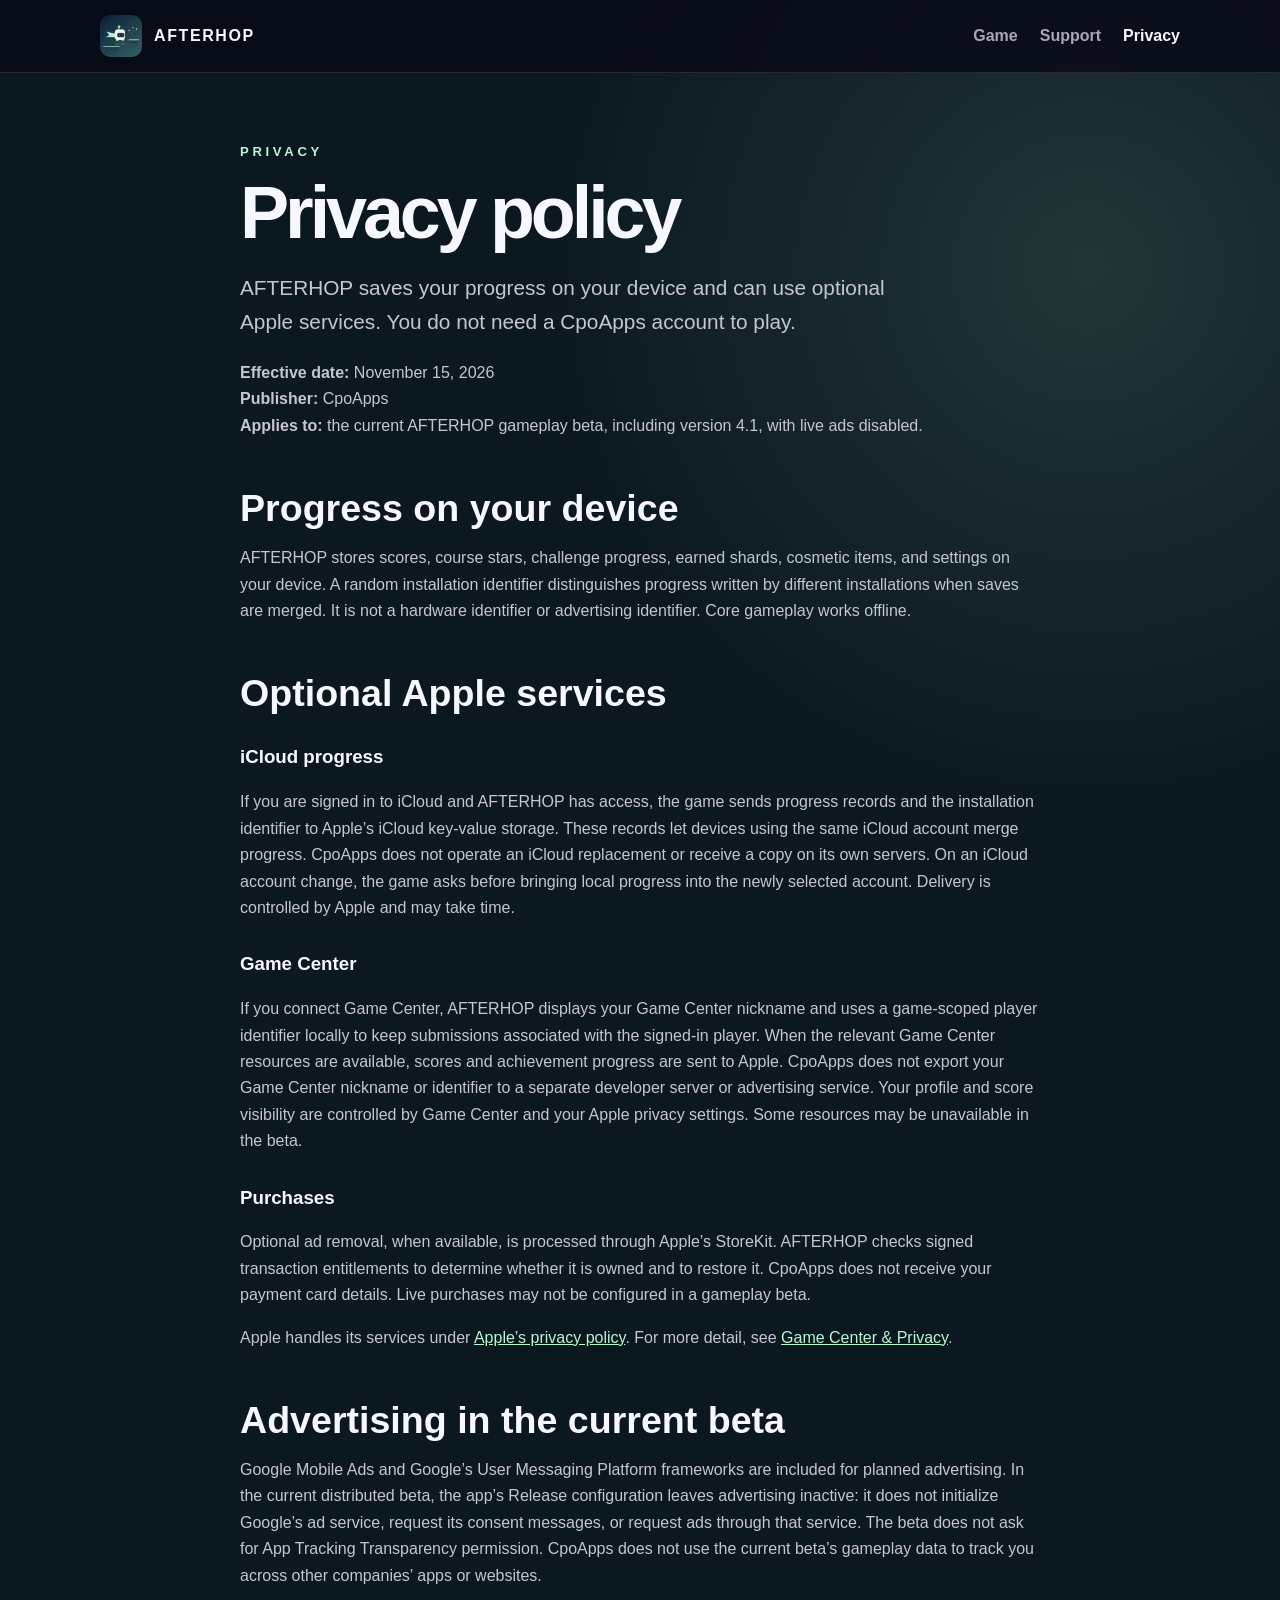
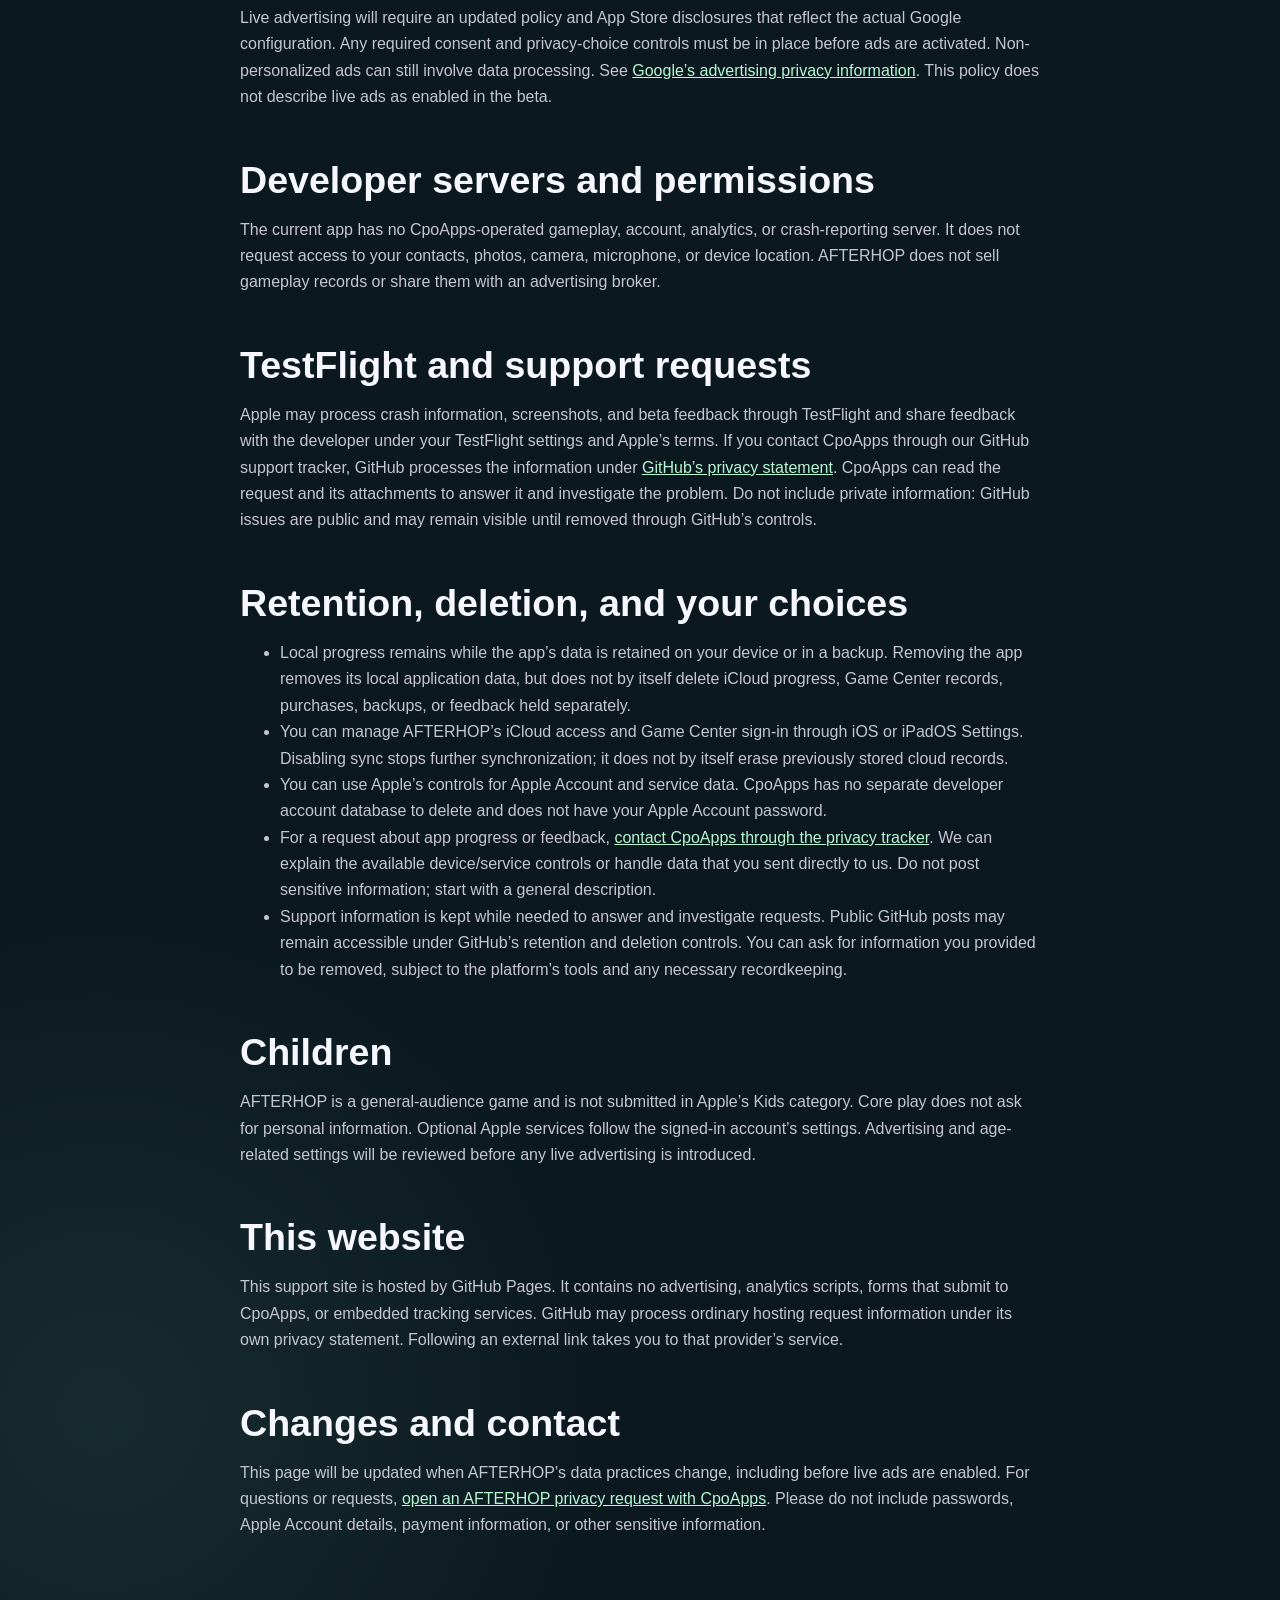
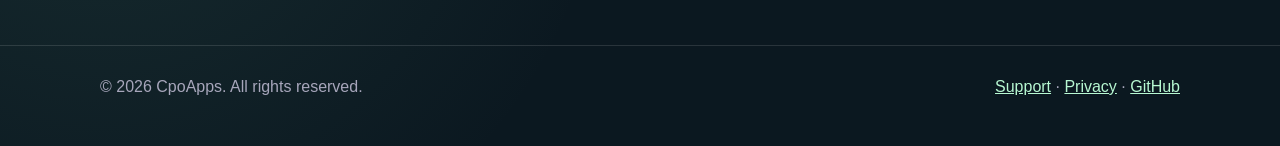
==== privacy.html @ 312d65fe "Publish AFTERHOP support and privacy pages" ====
<!doctype html>
<html lang="en">
<head>
  <meta charset="utf-8">
  <meta name="viewport" content="width=device-width, initial-scale=1">
  <meta name="description" content="How CpoApps handles AFTERHOP game progress, Apple services, feedback, and the current no-live-ad beta.">
  <title>AFTERHOP Privacy Policy</title>
  <link rel="icon" href="app-icon.png">
  <link rel="stylesheet" href="styles.css">
</head>
<body>
  <header>
    <nav class="wrap" aria-label="Primary navigation">
      <a class="brand" href="index.html"><img src="app-icon.png" alt="">AFTERHOP</a>
      <div class="nav-links"><a href="index.html">Game</a><a href="support.html">Support</a><a aria-current="page" href="privacy.html">Privacy</a></div>
    </nav>
  </header>
  <main class="wrap prose">
    <div class="eyebrow">Privacy</div>
    <h1>Privacy policy</h1>
    <p class="lead">AFTERHOP saves your progress on your device and can use optional Apple services. You do not need a CpoApps account to play.</p>
    <p><strong>Effective date:</strong> November 15, 2026<br><strong>Publisher:</strong> CpoApps<br><strong>Applies to:</strong> the current AFTERHOP gameplay beta, including version 4.1, with live ads disabled.</p>
    <h2>Progress on your device</h2>
    <p>AFTERHOP stores scores, course stars, challenge progress, earned shards, cosmetic items, and settings on your device. A random installation identifier distinguishes progress written by different installations when saves are merged. It is not a hardware identifier or advertising identifier. Core gameplay works offline.</p>
    <h2>Optional Apple services</h2>
    <h3>iCloud progress</h3>
    <p>If you are signed in to iCloud and AFTERHOP has access, the game sends progress records and the installation identifier to Apple’s iCloud key-value storage. These records let devices using the same iCloud account merge progress. CpoApps does not operate an iCloud replacement or receive a copy on its own servers. On an iCloud account change, the game asks before bringing local progress into the newly selected account. Delivery is controlled by Apple and may take time.</p>
    <h3>Game Center</h3>
    <p>If you connect Game Center, AFTERHOP displays your Game Center nickname and uses a game-scoped player identifier locally to keep submissions associated with the signed-in player. When the relevant Game Center resources are available, scores and achievement progress are sent to Apple. CpoApps does not export your Game Center nickname or identifier to a separate developer server or advertising service. Your profile and score visibility are controlled by Game Center and your Apple privacy settings. Some resources may be unavailable in the beta.</p>
    <h3>Purchases</h3>
    <p>Optional ad removal, when available, is processed through Apple’s StoreKit. AFTERHOP checks signed transaction entitlements to determine whether it is owned and to restore it. CpoApps does not receive your payment card details. Live purchases may not be configured in a gameplay beta.</p>
    <p>Apple handles its services under <a href="https://www.apple.com/legal/privacy/">Apple’s privacy policy</a>. For more detail, see <a href="https://www.apple.com/legal/privacy/data/en/game-center/">Game Center &amp; Privacy</a>.</p>
    <h2>Advertising in the current beta</h2>
    <p>Google Mobile Ads and Google’s User Messaging Platform frameworks are included for planned advertising. In the current distributed beta, the app’s Release configuration leaves advertising inactive: it does not initialize Google’s ad service, request its consent messages, or request ads through that service. The beta does not ask for App Tracking Transparency permission. CpoApps does not use the current beta’s gameplay data to track you across other companies’ apps or websites.</p>
    <p>Live advertising will require an updated policy and App Store disclosures that reflect the actual Google configuration. Any required consent and privacy-choice controls must be in place before ads are activated. Non-personalized ads can still involve data processing. See <a href="https://policies.google.com/technologies/ads">Google’s advertising privacy information</a>. This policy does not describe live ads as enabled in the beta.</p>
    <h2>Developer servers and permissions</h2>
    <p>The current app has no CpoApps-operated gameplay, account, analytics, or crash-reporting server. It does not request access to your contacts, photos, camera, microphone, or device location. AFTERHOP does not sell gameplay records or share them with an advertising broker.</p>
    <h2>TestFlight and support requests</h2>
    <p>Apple may process crash information, screenshots, and beta feedback through TestFlight and share feedback with the developer under your TestFlight settings and Apple’s terms. If you contact CpoApps through our GitHub support tracker, GitHub processes the information under <a href="https://docs.github.com/en/site-policy/privacy-policies/github-general-privacy-statement">GitHub’s privacy statement</a>. CpoApps can read the request and its attachments to answer it and investigate the problem. Do not include private information: GitHub issues are public and may remain visible until removed through GitHub’s controls.</p>
    <h2>Retention, deletion, and your choices</h2>
    <ul>
      <li>Local progress remains while the app’s data is retained on your device or in a backup. Removing the app removes its local application data, but does not by itself delete iCloud progress, Game Center records, purchases, backups, or feedback held separately.</li>
      <li>You can manage AFTERHOP’s iCloud access and Game Center sign-in through iOS or iPadOS Settings. Disabling sync stops further synchronization; it does not by itself erase previously stored cloud records.</li>
      <li>You can use Apple’s controls for Apple Account and service data. CpoApps has no separate developer account database to delete and does not have your Apple Account password.</li>
      <li>For a request about app progress or feedback, <a href="https://github.com/CpoApps/afterhop-site/issues/new?template=privacy.yml">contact CpoApps through the privacy tracker</a>. We can explain the available device/service controls or handle data that you sent directly to us. Do not post sensitive information; start with a general description.</li>
      <li>Support information is kept while needed to answer and investigate requests. Public GitHub posts may remain accessible under GitHub’s retention and deletion controls. You can ask for information you provided to be removed, subject to the platform’s tools and any necessary recordkeeping.</li>
    </ul>
    <h2>Children</h2>
    <p>AFTERHOP is a general-audience game and is not submitted in Apple’s Kids category. Core play does not ask for personal information. Optional Apple services follow the signed-in account’s settings. Advertising and age-related settings will be reviewed before any live advertising is introduced.</p>
    <h2>This website</h2>
    <p>This support site is hosted by GitHub Pages. It contains no advertising, analytics scripts, forms that submit to CpoApps, or embedded tracking services. GitHub may process ordinary hosting request information under its own privacy statement. Following an external link takes you to that provider’s service.</p>
    <h2>Changes and contact</h2>
    <p>This page will be updated when AFTERHOP’s data practices change, including before live ads are enabled. For questions or requests, <a href="https://github.com/CpoApps/afterhop-site/issues/new?template=privacy.yml">open an AFTERHOP privacy request with CpoApps</a>. Please do not include passwords, Apple Account details, payment information, or other sensitive information.</p>
  </main>
  <footer>
    <div class="wrap footer-row">
      <span>© 2026 CpoApps. All rights reserved.</span>
      <span><a href="support.html">Support</a> · <a href="privacy.html">Privacy</a> · <a href="https://github.com/CpoApps/afterhop-site">GitHub</a></span>
    </div>
  </footer>
</body>
</html>
---- styles.css ----
:root {
  color-scheme: dark;
  --ink: #f7f7ff;
  --muted: #a7a6bb;
  --panel: rgba(24, 24, 43, 0.82);
  --line: rgba(255, 255, 255, 0.12);
  --cyan: #b7f8d2;
  --pink: #ffe3a3;
  --purple: #87bba8;
  --yellow: #ffc845;
  --max: 1080px;
}

* { box-sizing: border-box; }

html { scroll-behavior: smooth; }

body {
  margin: 0;
  min-height: 100vh;
  color: var(--ink);
  background:
    radial-gradient(circle at 85% 8%, rgba(183, 248, 210, 0.13), transparent 34rem),
    radial-gradient(circle at 8% 90%, rgba(87, 150, 130, 0.16), transparent 32rem),
    #0b1820;
  font: 16px/1.65 -apple-system, BlinkMacSystemFont, "Segoe UI", sans-serif;
}


a { color: var(--cyan); }
a:hover { color: #91e9ff; }

.wrap {
  position: relative;
  width: min(calc(100% - 40px), var(--max));
  margin: 0 auto;
}

header {
  position: sticky;
  top: 0;
  z-index: 10;
  border-bottom: 1px solid var(--line);
  background: rgba(7, 7, 22, 0.76);
  backdrop-filter: blur(18px);
}

nav {
  min-height: 72px;
  display: flex;
  align-items: center;
  justify-content: space-between;
  gap: 24px;
}

.brand {
  display: inline-flex;
  align-items: center;
  gap: 12px;
  color: var(--ink);
  text-decoration: none;
  font-weight: 900;
  letter-spacing: .18em;
}

.brand img { width: 42px; height: 42px; border-radius: 10px; }
.nav-links { display: flex; gap: 22px; }
.nav-links a { color: var(--muted); text-decoration: none; font-weight: 700; }
.nav-links a[aria-current="page"], .nav-links a:hover { color: var(--ink); }

main { position: relative; padding: 68px 0 90px; }
.hero { display: grid; grid-template-columns: 1.3fr .7fr; gap: 48px; align-items: center; min-height: 60vh; }
.eyebrow { color: var(--cyan); font-size: .82rem; font-weight: 900; letter-spacing: .28em; text-transform: uppercase; }
h1 { margin: 12px 0 20px; max-width: 820px; font-size: clamp(2.8rem, 8vw, 6.4rem); line-height: .94; letter-spacing: -.055em; }
h2 { margin: 0 0 14px; font-size: clamp(1.55rem, 4vw, 2.35rem); line-height: 1.12; }
h3 { margin: 0 0 8px; }
p { color: var(--muted); }
.lead { max-width: 680px; font-size: clamp(1.08rem, 2vw, 1.3rem); }

.app-icon {
  width: min(100%, 330px);
  justify-self: end;
  border-radius: 28%;
  box-shadow: 0 28px 90px rgba(55, 210, 245, .18), 0 18px 45px rgba(0,0,0,.45);
}

.actions { display: flex; flex-wrap: wrap; gap: 12px; margin-top: 30px; }
.button {
  display: inline-flex;
  align-items: center;
  justify-content: center;
  min-height: 48px;
  padding: 0 20px;
  border: 1px solid var(--line);
  border-radius: 14px;
  color: var(--ink);
  background: var(--panel);
  text-decoration: none;
  font-weight: 800;
}
.button.primary { border: 0; background: linear-gradient(120deg, var(--cyan), #87bba8); color: #06131a; }

.grid { display: grid; grid-template-columns: repeat(3, 1fr); gap: 18px; margin: 36px 0; }
.card {
  padding: 26px;
  border: 1px solid var(--line);
  border-radius: 24px;
  background: var(--panel);
  box-shadow: 0 18px 50px rgba(0,0,0,.18);
}
.card p:last-child { margin-bottom: 0; }
.accent-pink { border-top: 3px solid var(--pink); }
.accent-cyan { border-top: 3px solid var(--cyan); }
.accent-purple { border-top: 3px solid var(--purple); }

.prose { max-width: 800px; }
.prose h2 { margin-top: 48px; }
.prose h3 { margin-top: 28px; }
.prose li, .prose p { color: #c6c5d4; }
.notice { padding: 18px 20px; border-left: 4px solid var(--cyan); border-radius: 8px; background: rgba(55,210,245,.08); }

details { border-bottom: 1px solid var(--line); padding: 18px 0; }
summary { cursor: pointer; font-weight: 800; }

footer { position: relative; border-top: 1px solid var(--line); padding: 28px 0 46px; color: var(--muted); }
.footer-row { display: flex; justify-content: space-between; gap: 20px; flex-wrap: wrap; }

@media (max-width: 760px) {
  .wrap { width: min(calc(100% - 28px), var(--max)); }
  nav { align-items: flex-start; padding: 15px 0; }
  .nav-links { gap: 13px; flex-wrap: wrap; justify-content: flex-end; font-size: .9rem; }
  main { padding-top: 44px; }
  .hero { grid-template-columns: 1fr; min-height: auto; }
  .app-icon { width: 190px; justify-self: start; grid-row: 1; }
  .grid { grid-template-columns: 1fr; }
  .card { padding: 22px; }
}

@media (prefers-reduced-motion: reduce) {
  html { scroll-behavior: auto; }
}

:focus-visible { outline: 3px solid var(--cyan); outline-offset: 5px; }
.brand { letter-spacing: .10em; }
.prose h1 { font-size: clamp(2.6rem, 7vw, 4.6rem); line-height: 1.02; }
.prose a { overflow-wrap: anywhere; }
@media (max-width: 420px) { nav { flex-direction: column; gap: 12px; } .nav-links { justify-content: flex-start; } }
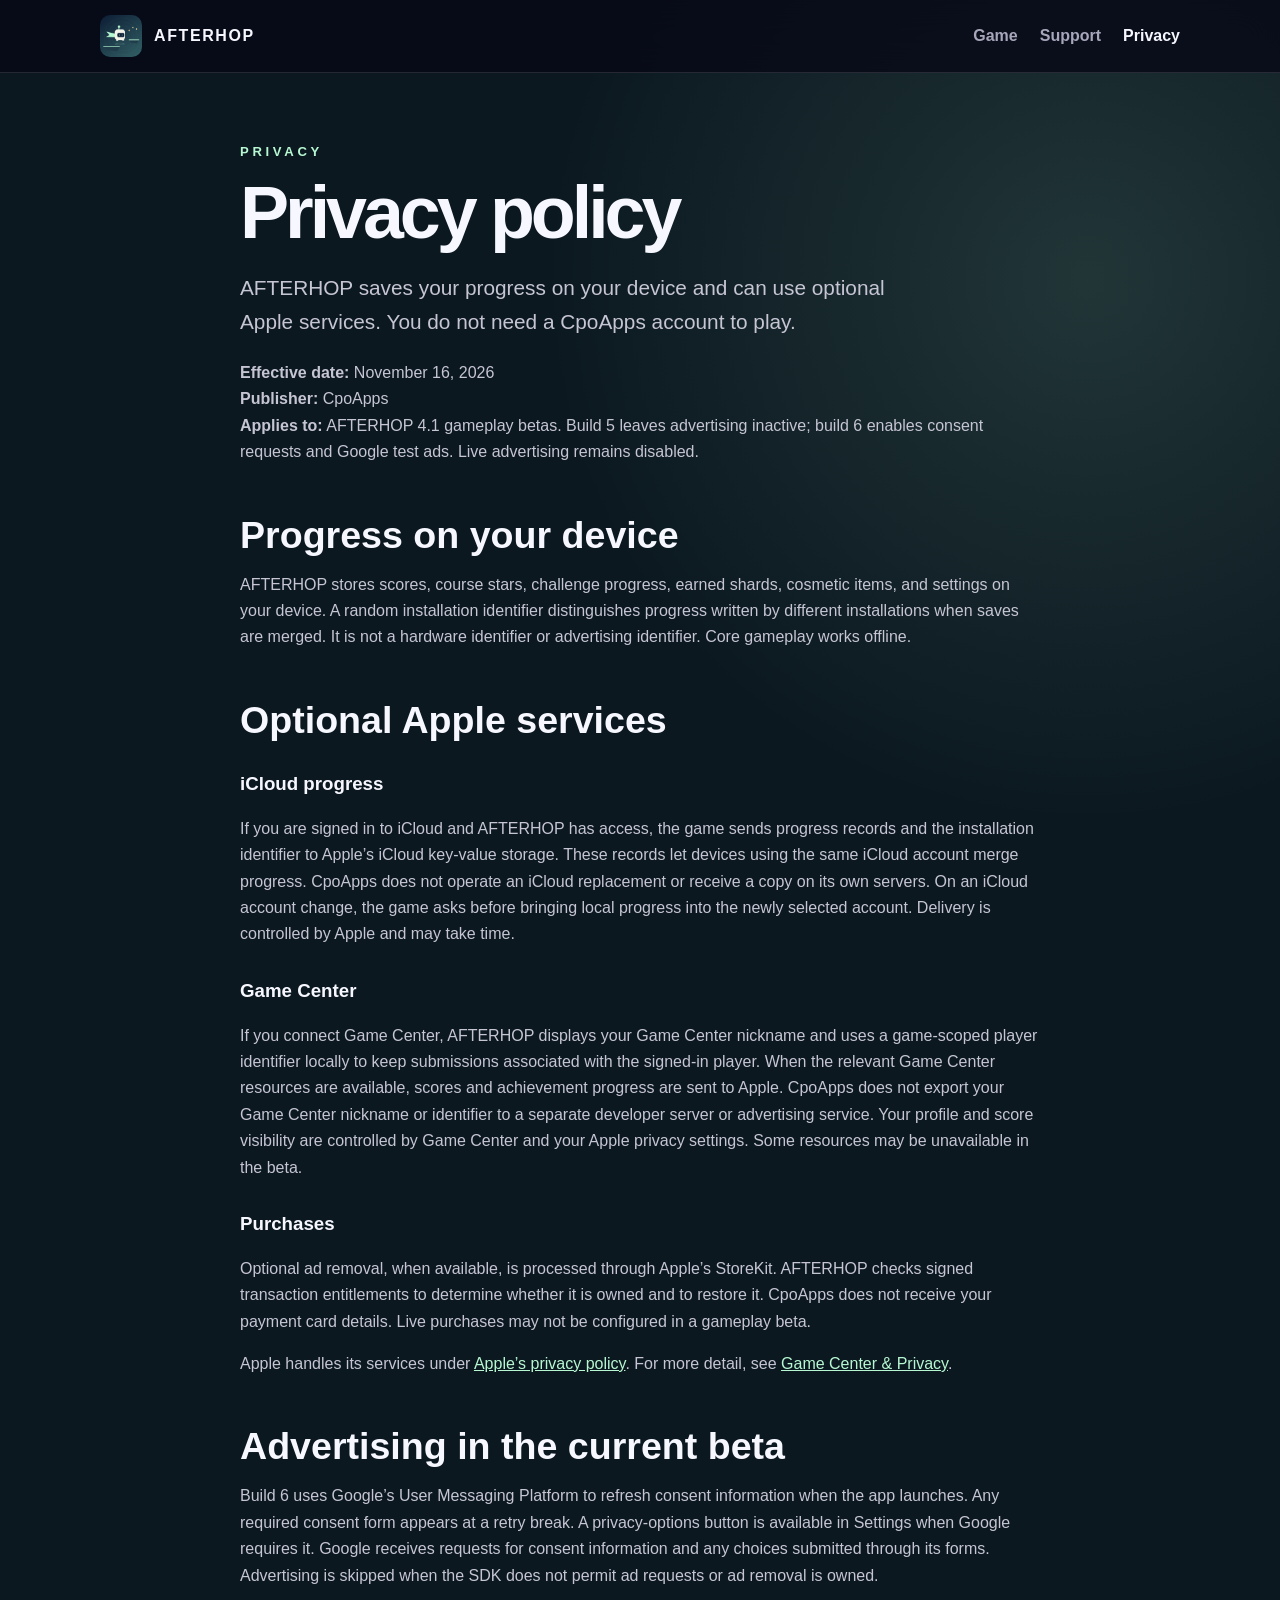
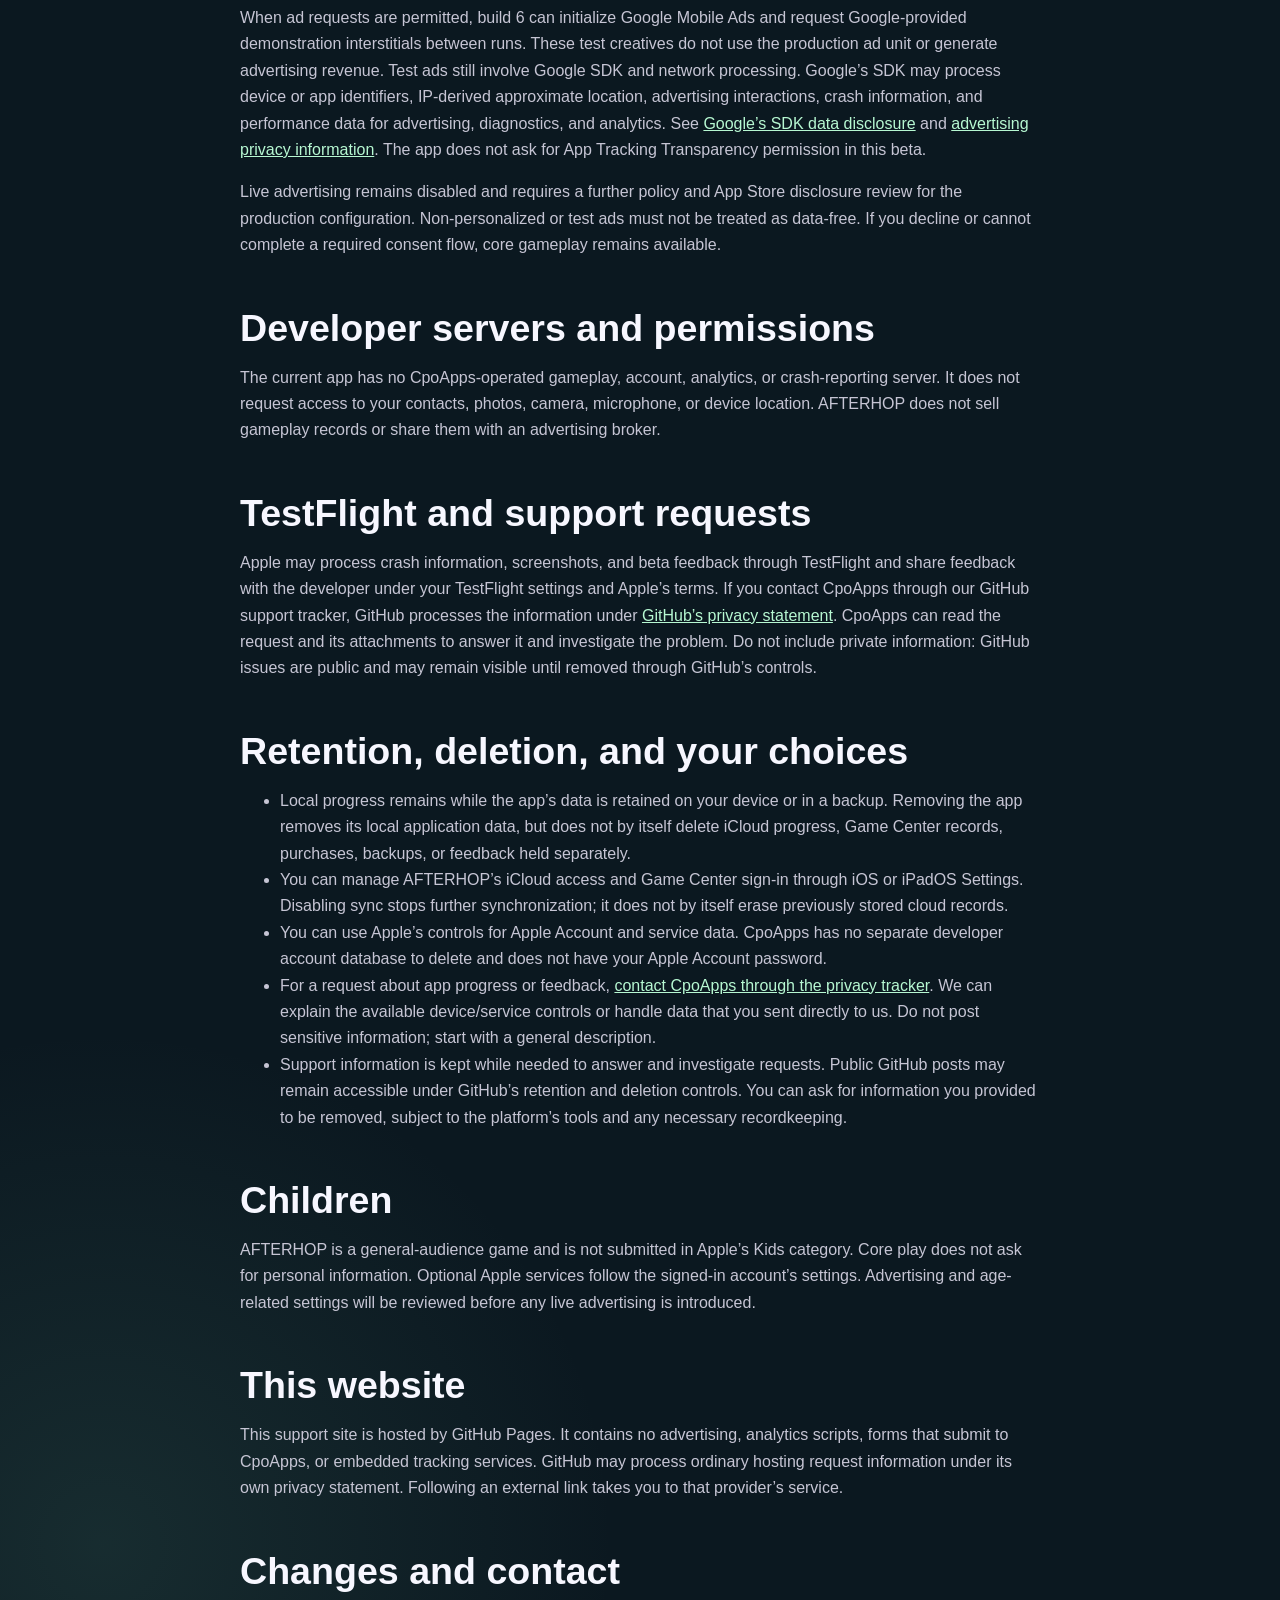
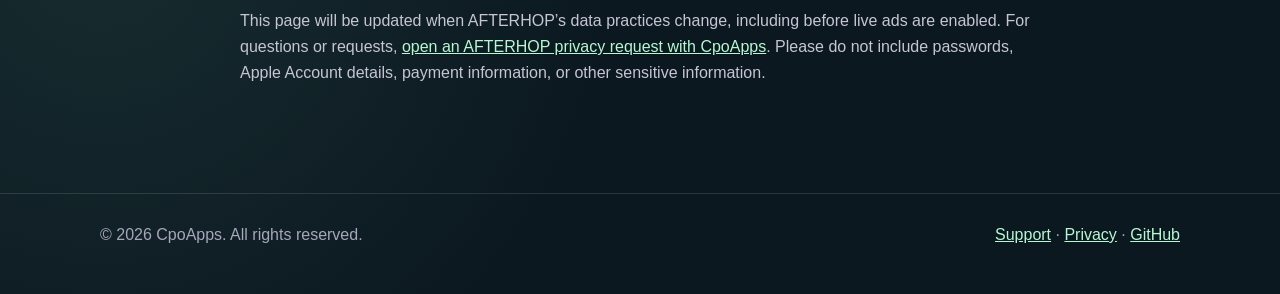
==== commit 302a7b04: "Describe consent and test ads in AFTERHOP build 6" ====
--- a/privacy.html
+++ b/privacy.html
@@ -19,7 +19,7 @@
     <div class="eyebrow">Privacy</div>
     <h1>Privacy policy</h1>
     <p class="lead">AFTERHOP saves your progress on your device and can use optional Apple services. You do not need a CpoApps account to play.</p>
-    <p><strong>Effective date:</strong> November 15, 2026<br><strong>Publisher:</strong> CpoApps<br><strong>Applies to:</strong> the current AFTERHOP gameplay beta, including version 4.1, with live ads disabled.</p>
+    <p><strong>Effective date:</strong> November 16, 2026<br><strong>Publisher:</strong> CpoApps<br><strong>Applies to:</strong> AFTERHOP 4.1 gameplay betas. Build 5 leaves advertising inactive; build 6 enables consent requests and Google test ads. Live advertising remains disabled.</p>
     <h2>Progress on your device</h2>
     <p>AFTERHOP stores scores, course stars, challenge progress, earned shards, cosmetic items, and settings on your device. A random installation identifier distinguishes progress written by different installations when saves are merged. It is not a hardware identifier or advertising identifier. Core gameplay works offline.</p>
     <h2>Optional Apple services</h2>
@@ -31,8 +31,9 @@
     <p>Optional ad removal, when available, is processed through Apple’s StoreKit. AFTERHOP checks signed transaction entitlements to determine whether it is owned and to restore it. CpoApps does not receive your payment card details. Live purchases may not be configured in a gameplay beta.</p>
     <p>Apple handles its services under <a href="https://www.apple.com/legal/privacy/">Apple’s privacy policy</a>. For more detail, see <a href="https://www.apple.com/legal/privacy/data/en/game-center/">Game Center &amp; Privacy</a>.</p>
     <h2>Advertising in the current beta</h2>
-    <p>Google Mobile Ads and Google’s User Messaging Platform frameworks are included for planned advertising. In the current distributed beta, the app’s Release configuration leaves advertising inactive: it does not initialize Google’s ad service, request its consent messages, or request ads through that service. The beta does not ask for App Tracking Transparency permission. CpoApps does not use the current beta’s gameplay data to track you across other companies’ apps or websites.</p>
-    <p>Live advertising will require an updated policy and App Store disclosures that reflect the actual Google configuration. Any required consent and privacy-choice controls must be in place before ads are activated. Non-personalized ads can still involve data processing. See <a href="https://policies.google.com/technologies/ads">Google’s advertising privacy information</a>. This policy does not describe live ads as enabled in the beta.</p>
+    <p>Build 6 uses Google’s User Messaging Platform to refresh consent information when the app launches. Any required consent form appears at a retry break. A privacy-options button is available in Settings when Google requires it. Google receives requests for consent information and any choices submitted through its forms. Advertising is skipped when the SDK does not permit ad requests or ad removal is owned.</p>
+    <p>When ad requests are permitted, build 6 can initialize Google Mobile Ads and request Google-provided demonstration interstitials between runs. These test creatives do not use the production ad unit or generate advertising revenue. Test ads still involve Google SDK and network processing. Google’s SDK may process device or app identifiers, IP-derived approximate location, advertising interactions, crash information, and performance data for advertising, diagnostics, and analytics. See <a href="https://developers.google.com/admob/ios/privacy/data-disclosure">Google’s SDK data disclosure</a> and <a href="https://policies.google.com/technologies/ads">advertising privacy information</a>. The app does not ask for App Tracking Transparency permission in this beta.</p>
+    <p>Live advertising remains disabled and requires a further policy and App Store disclosure review for the production configuration. Non-personalized or test ads must not be treated as data-free. If you decline or cannot complete a required consent flow, core gameplay remains available.</p>
     <h2>Developer servers and permissions</h2>
     <p>The current app has no CpoApps-operated gameplay, account, analytics, or crash-reporting server. It does not request access to your contacts, photos, camera, microphone, or device location. AFTERHOP does not sell gameplay records or share them with an advertising broker.</p>
     <h2>TestFlight and support requests</h2>
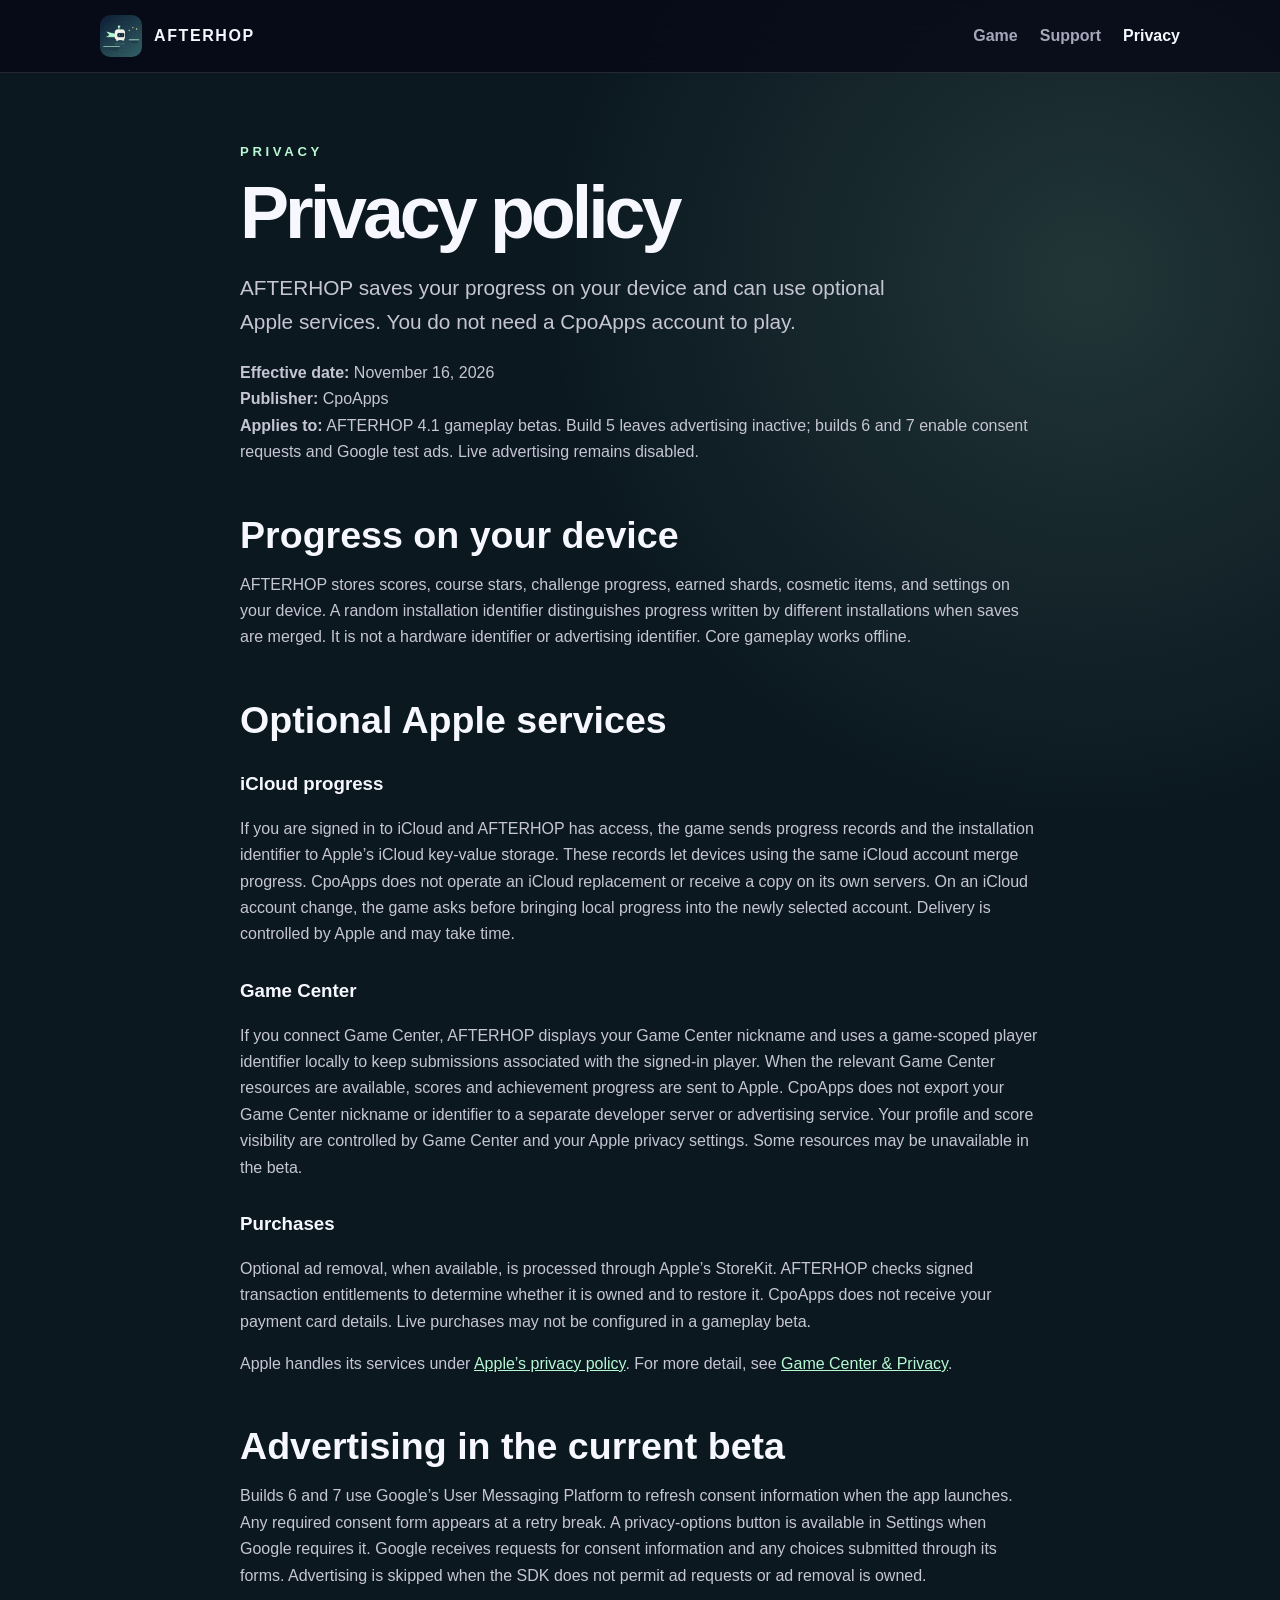
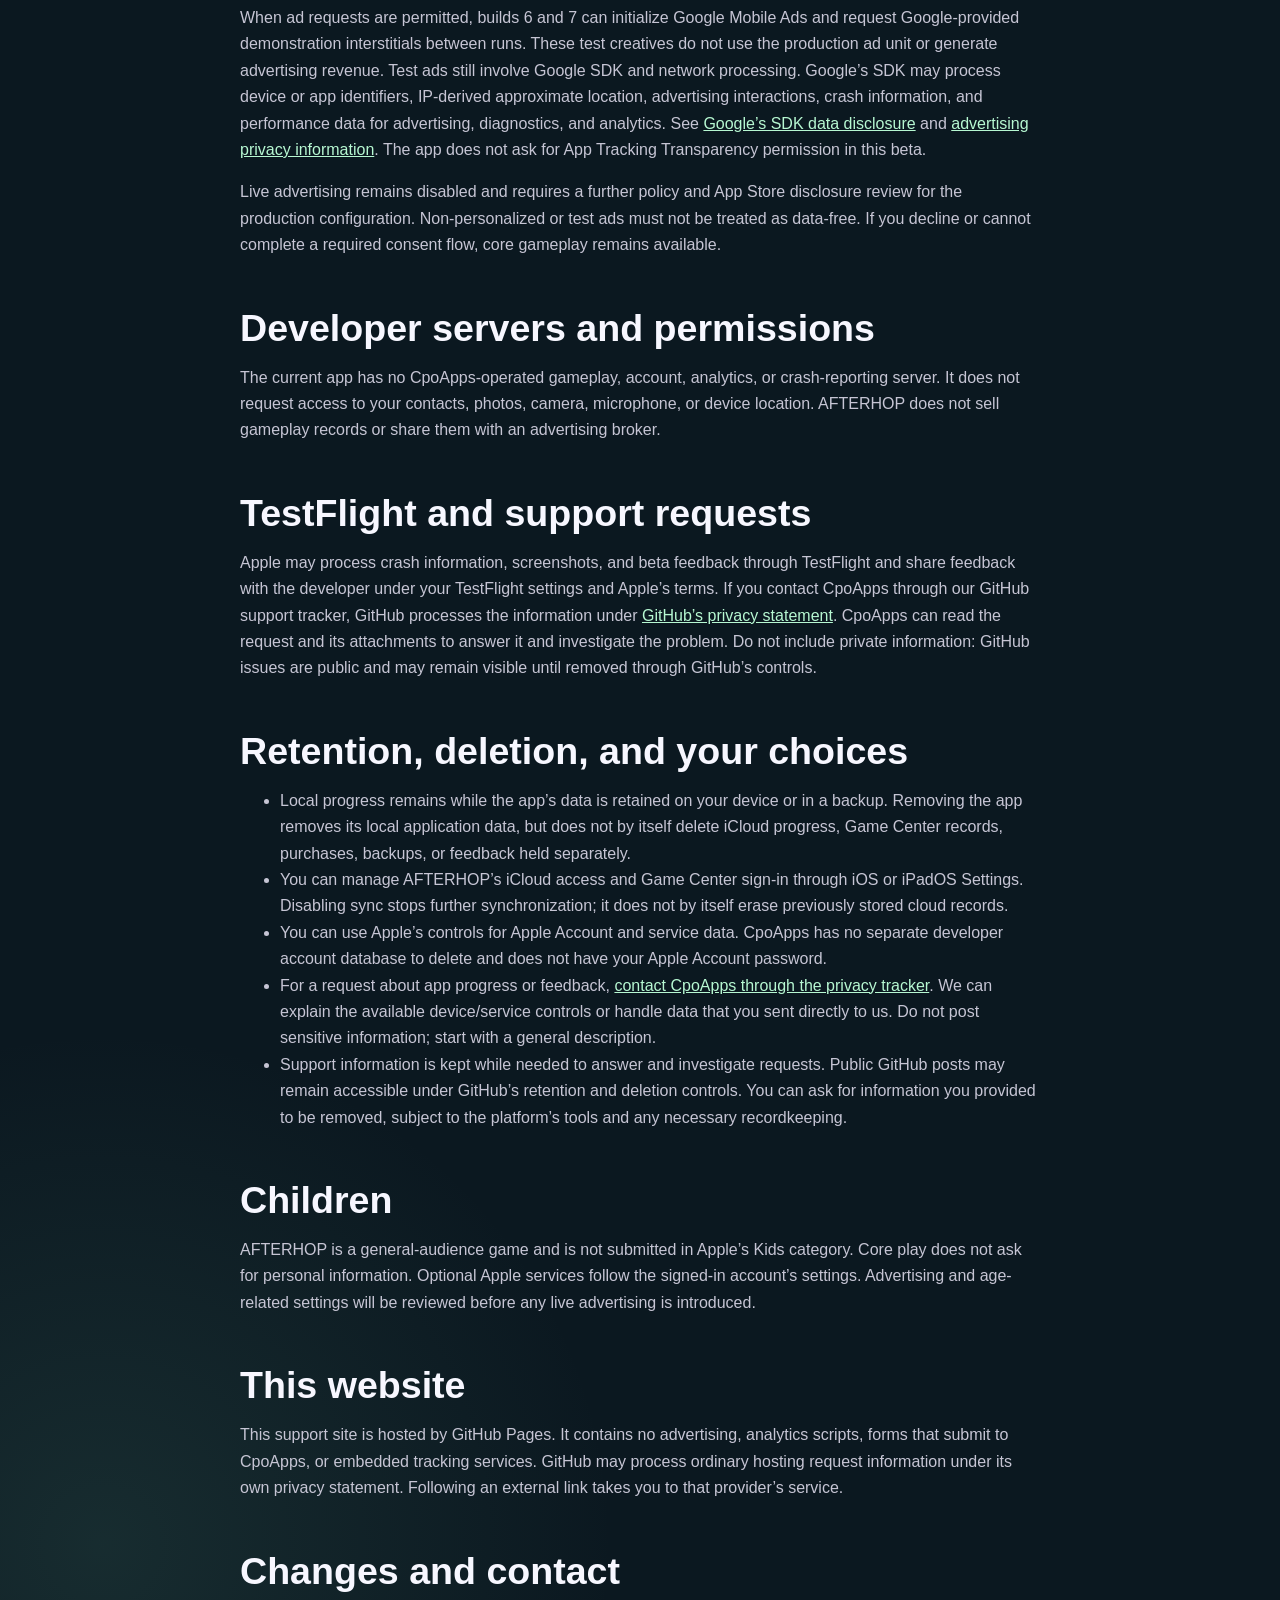
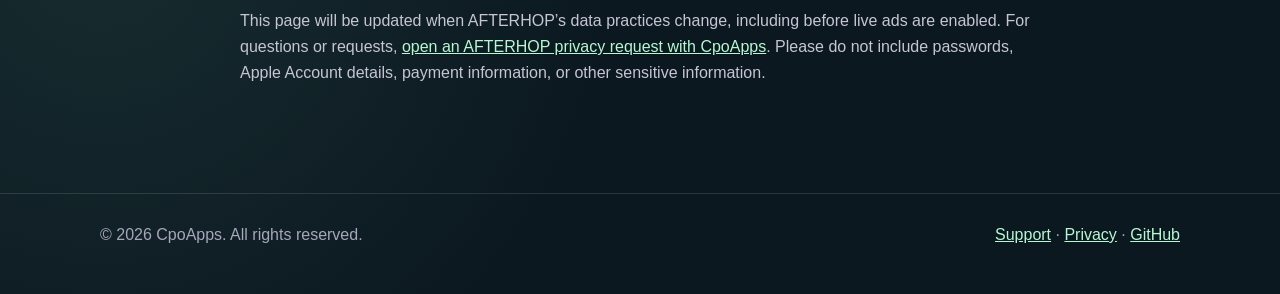
==== commit a2f934d8: "Update support for faster drops and grounded crouch boost in build 7" ====
--- a/privacy.html
+++ b/privacy.html
@@ -19,7 +19,7 @@
     <div class="eyebrow">Privacy</div>
     <h1>Privacy policy</h1>
     <p class="lead">AFTERHOP saves your progress on your device and can use optional Apple services. You do not need a CpoApps account to play.</p>
-    <p><strong>Effective date:</strong> November 16, 2026<br><strong>Publisher:</strong> CpoApps<br><strong>Applies to:</strong> AFTERHOP 4.1 gameplay betas. Build 5 leaves advertising inactive; build 6 enables consent requests and Google test ads. Live advertising remains disabled.</p>
+    <p><strong>Effective date:</strong> November 16, 2026<br><strong>Publisher:</strong> CpoApps<br><strong>Applies to:</strong> AFTERHOP 4.1 gameplay betas. Build 5 leaves advertising inactive; builds 6 and 7 enable consent requests and Google test ads. Live advertising remains disabled.</p>
     <h2>Progress on your device</h2>
     <p>AFTERHOP stores scores, course stars, challenge progress, earned shards, cosmetic items, and settings on your device. A random installation identifier distinguishes progress written by different installations when saves are merged. It is not a hardware identifier or advertising identifier. Core gameplay works offline.</p>
     <h2>Optional Apple services</h2>
@@ -31,8 +31,8 @@
     <p>Optional ad removal, when available, is processed through Apple’s StoreKit. AFTERHOP checks signed transaction entitlements to determine whether it is owned and to restore it. CpoApps does not receive your payment card details. Live purchases may not be configured in a gameplay beta.</p>
     <p>Apple handles its services under <a href="https://www.apple.com/legal/privacy/">Apple’s privacy policy</a>. For more detail, see <a href="https://www.apple.com/legal/privacy/data/en/game-center/">Game Center &amp; Privacy</a>.</p>
     <h2>Advertising in the current beta</h2>
-    <p>Build 6 uses Google’s User Messaging Platform to refresh consent information when the app launches. Any required consent form appears at a retry break. A privacy-options button is available in Settings when Google requires it. Google receives requests for consent information and any choices submitted through its forms. Advertising is skipped when the SDK does not permit ad requests or ad removal is owned.</p>
-    <p>When ad requests are permitted, build 6 can initialize Google Mobile Ads and request Google-provided demonstration interstitials between runs. These test creatives do not use the production ad unit or generate advertising revenue. Test ads still involve Google SDK and network processing. Google’s SDK may process device or app identifiers, IP-derived approximate location, advertising interactions, crash information, and performance data for advertising, diagnostics, and analytics. See <a href="https://developers.google.com/admob/ios/privacy/data-disclosure">Google’s SDK data disclosure</a> and <a href="https://policies.google.com/technologies/ads">advertising privacy information</a>. The app does not ask for App Tracking Transparency permission in this beta.</p>
+    <p>Builds 6 and 7 use Google’s User Messaging Platform to refresh consent information when the app launches. Any required consent form appears at a retry break. A privacy-options button is available in Settings when Google requires it. Google receives requests for consent information and any choices submitted through its forms. Advertising is skipped when the SDK does not permit ad requests or ad removal is owned.</p>
+    <p>When ad requests are permitted, builds 6 and 7 can initialize Google Mobile Ads and request Google-provided demonstration interstitials between runs. These test creatives do not use the production ad unit or generate advertising revenue. Test ads still involve Google SDK and network processing. Google’s SDK may process device or app identifiers, IP-derived approximate location, advertising interactions, crash information, and performance data for advertising, diagnostics, and analytics. See <a href="https://developers.google.com/admob/ios/privacy/data-disclosure">Google’s SDK data disclosure</a> and <a href="https://policies.google.com/technologies/ads">advertising privacy information</a>. The app does not ask for App Tracking Transparency permission in this beta.</p>
     <p>Live advertising remains disabled and requires a further policy and App Store disclosure review for the production configuration. Non-personalized or test ads must not be treated as data-free. If you decline or cannot complete a required consent flow, core gameplay remains available.</p>
     <h2>Developer servers and permissions</h2>
     <p>The current app has no CpoApps-operated gameplay, account, analytics, or crash-reporting server. It does not request access to your contacts, photos, camera, microphone, or device location. AFTERHOP does not sell gameplay records or share them with an advertising broker.</p>
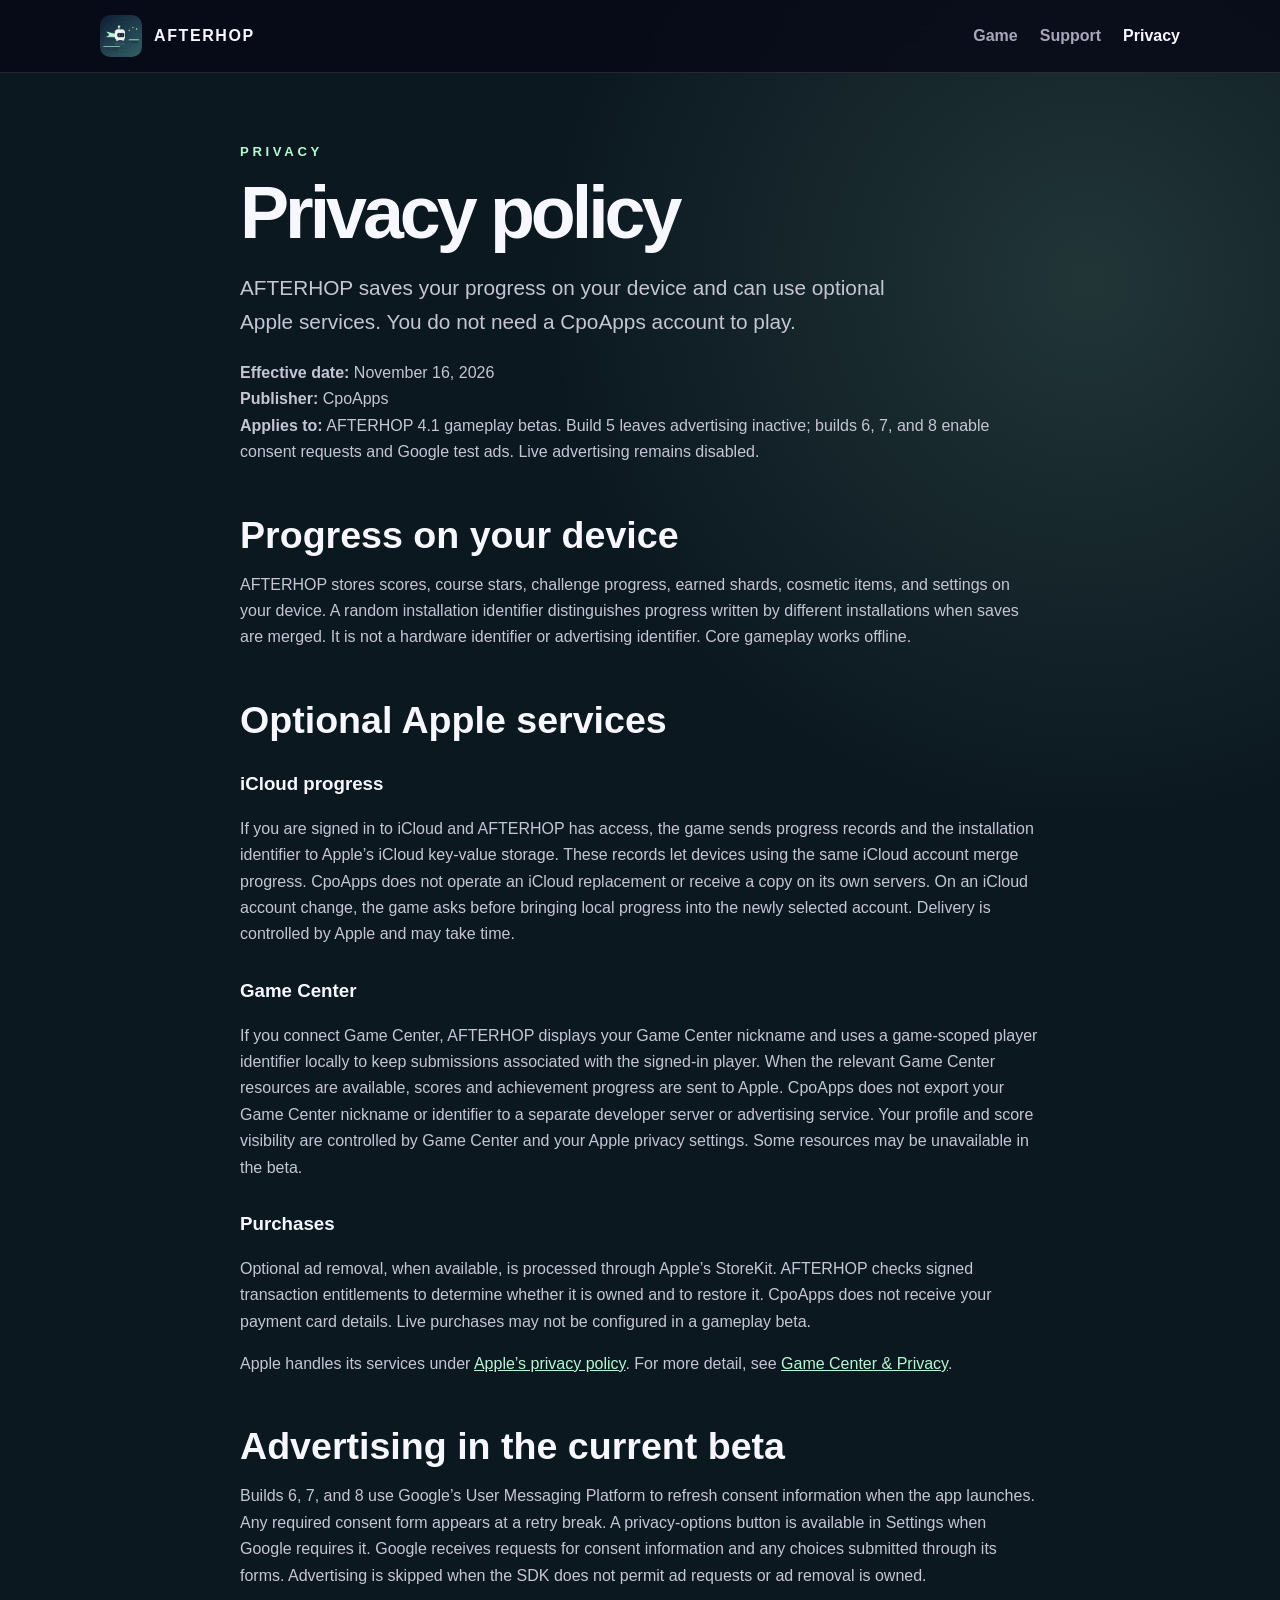
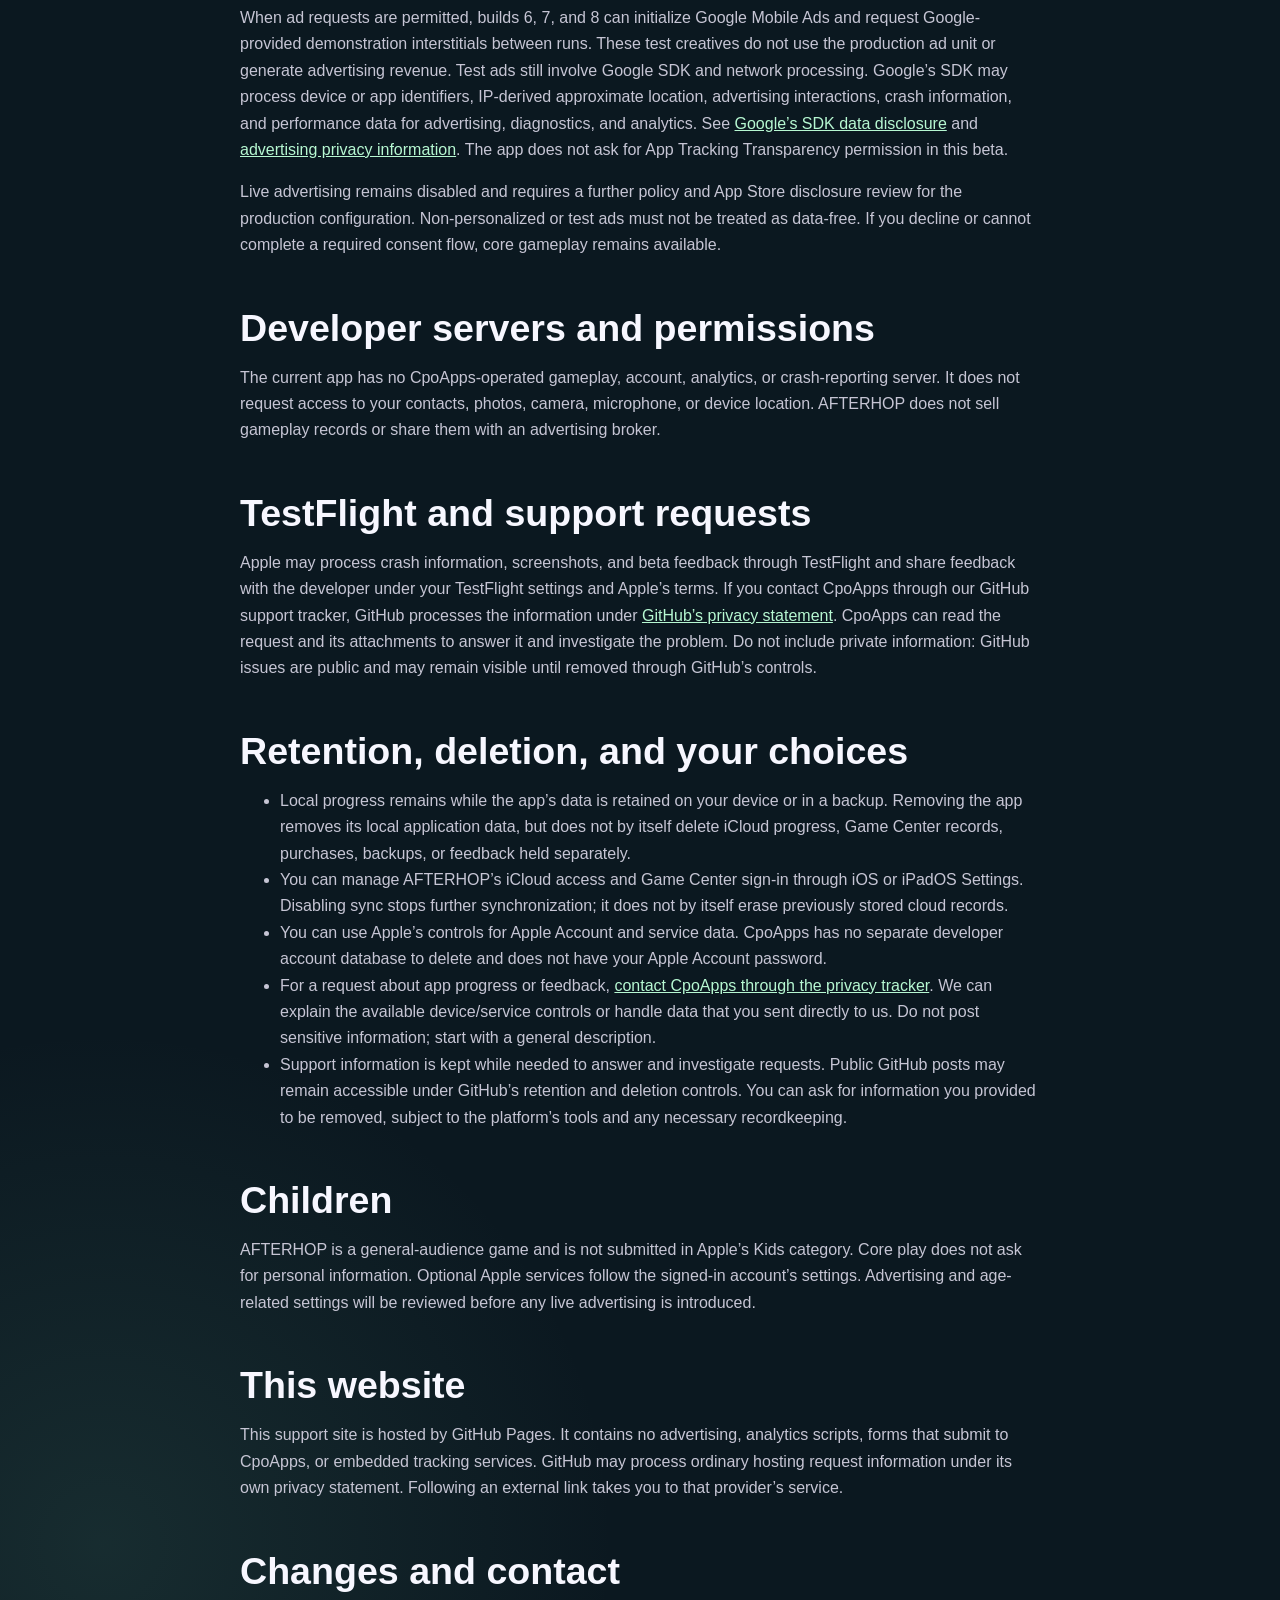
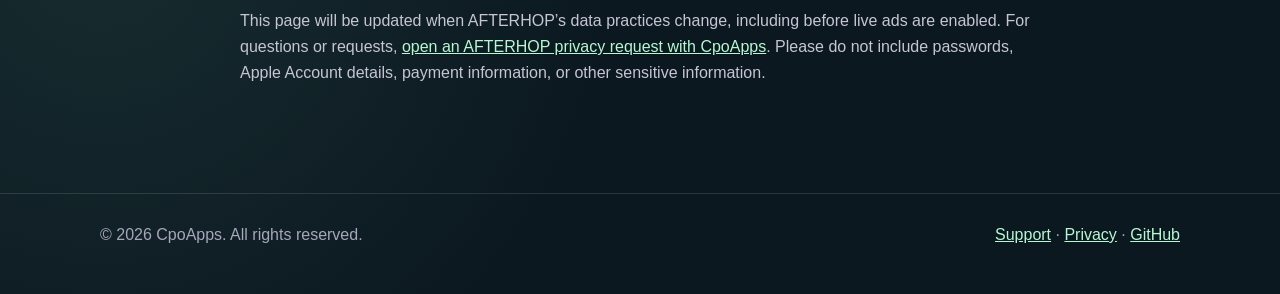
==== commit bfc57ca4: "Document the combined duck smash and branching course prototype" ====
--- a/privacy.html
+++ b/privacy.html
@@ -19,7 +19,7 @@
     <div class="eyebrow">Privacy</div>
     <h1>Privacy policy</h1>
     <p class="lead">AFTERHOP saves your progress on your device and can use optional Apple services. You do not need a CpoApps account to play.</p>
-    <p><strong>Effective date:</strong> November 16, 2026<br><strong>Publisher:</strong> CpoApps<br><strong>Applies to:</strong> AFTERHOP 4.1 gameplay betas. Build 5 leaves advertising inactive; builds 6 and 7 enable consent requests and Google test ads. Live advertising remains disabled.</p>
+    <p><strong>Effective date:</strong> November 16, 2026<br><strong>Publisher:</strong> CpoApps<br><strong>Applies to:</strong> AFTERHOP 4.1 gameplay betas. Build 5 leaves advertising inactive; builds 6, 7, and 8 enable consent requests and Google test ads. Live advertising remains disabled.</p>
     <h2>Progress on your device</h2>
     <p>AFTERHOP stores scores, course stars, challenge progress, earned shards, cosmetic items, and settings on your device. A random installation identifier distinguishes progress written by different installations when saves are merged. It is not a hardware identifier or advertising identifier. Core gameplay works offline.</p>
     <h2>Optional Apple services</h2>
@@ -31,8 +31,8 @@
     <p>Optional ad removal, when available, is processed through Apple’s StoreKit. AFTERHOP checks signed transaction entitlements to determine whether it is owned and to restore it. CpoApps does not receive your payment card details. Live purchases may not be configured in a gameplay beta.</p>
     <p>Apple handles its services under <a href="https://www.apple.com/legal/privacy/">Apple’s privacy policy</a>. For more detail, see <a href="https://www.apple.com/legal/privacy/data/en/game-center/">Game Center &amp; Privacy</a>.</p>
     <h2>Advertising in the current beta</h2>
-    <p>Builds 6 and 7 use Google’s User Messaging Platform to refresh consent information when the app launches. Any required consent form appears at a retry break. A privacy-options button is available in Settings when Google requires it. Google receives requests for consent information and any choices submitted through its forms. Advertising is skipped when the SDK does not permit ad requests or ad removal is owned.</p>
-    <p>When ad requests are permitted, builds 6 and 7 can initialize Google Mobile Ads and request Google-provided demonstration interstitials between runs. These test creatives do not use the production ad unit or generate advertising revenue. Test ads still involve Google SDK and network processing. Google’s SDK may process device or app identifiers, IP-derived approximate location, advertising interactions, crash information, and performance data for advertising, diagnostics, and analytics. See <a href="https://developers.google.com/admob/ios/privacy/data-disclosure">Google’s SDK data disclosure</a> and <a href="https://policies.google.com/technologies/ads">advertising privacy information</a>. The app does not ask for App Tracking Transparency permission in this beta.</p>
+    <p>Builds 6, 7, and 8 use Google’s User Messaging Platform to refresh consent information when the app launches. Any required consent form appears at a retry break. A privacy-options button is available in Settings when Google requires it. Google receives requests for consent information and any choices submitted through its forms. Advertising is skipped when the SDK does not permit ad requests or ad removal is owned.</p>
+    <p>When ad requests are permitted, builds 6, 7, and 8 can initialize Google Mobile Ads and request Google-provided demonstration interstitials between runs. These test creatives do not use the production ad unit or generate advertising revenue. Test ads still involve Google SDK and network processing. Google’s SDK may process device or app identifiers, IP-derived approximate location, advertising interactions, crash information, and performance data for advertising, diagnostics, and analytics. See <a href="https://developers.google.com/admob/ios/privacy/data-disclosure">Google’s SDK data disclosure</a> and <a href="https://policies.google.com/technologies/ads">advertising privacy information</a>. The app does not ask for App Tracking Transparency permission in this beta.</p>
     <p>Live advertising remains disabled and requires a further policy and App Store disclosure review for the production configuration. Non-personalized or test ads must not be treated as data-free. If you decline or cannot complete a required consent flow, core gameplay remains available.</p>
     <h2>Developer servers and permissions</h2>
     <p>The current app has no CpoApps-operated gameplay, account, analytics, or crash-reporting server. It does not request access to your contacts, photos, camera, microphone, or device location. AFTERHOP does not sell gameplay records or share them with an advertising broker.</p>
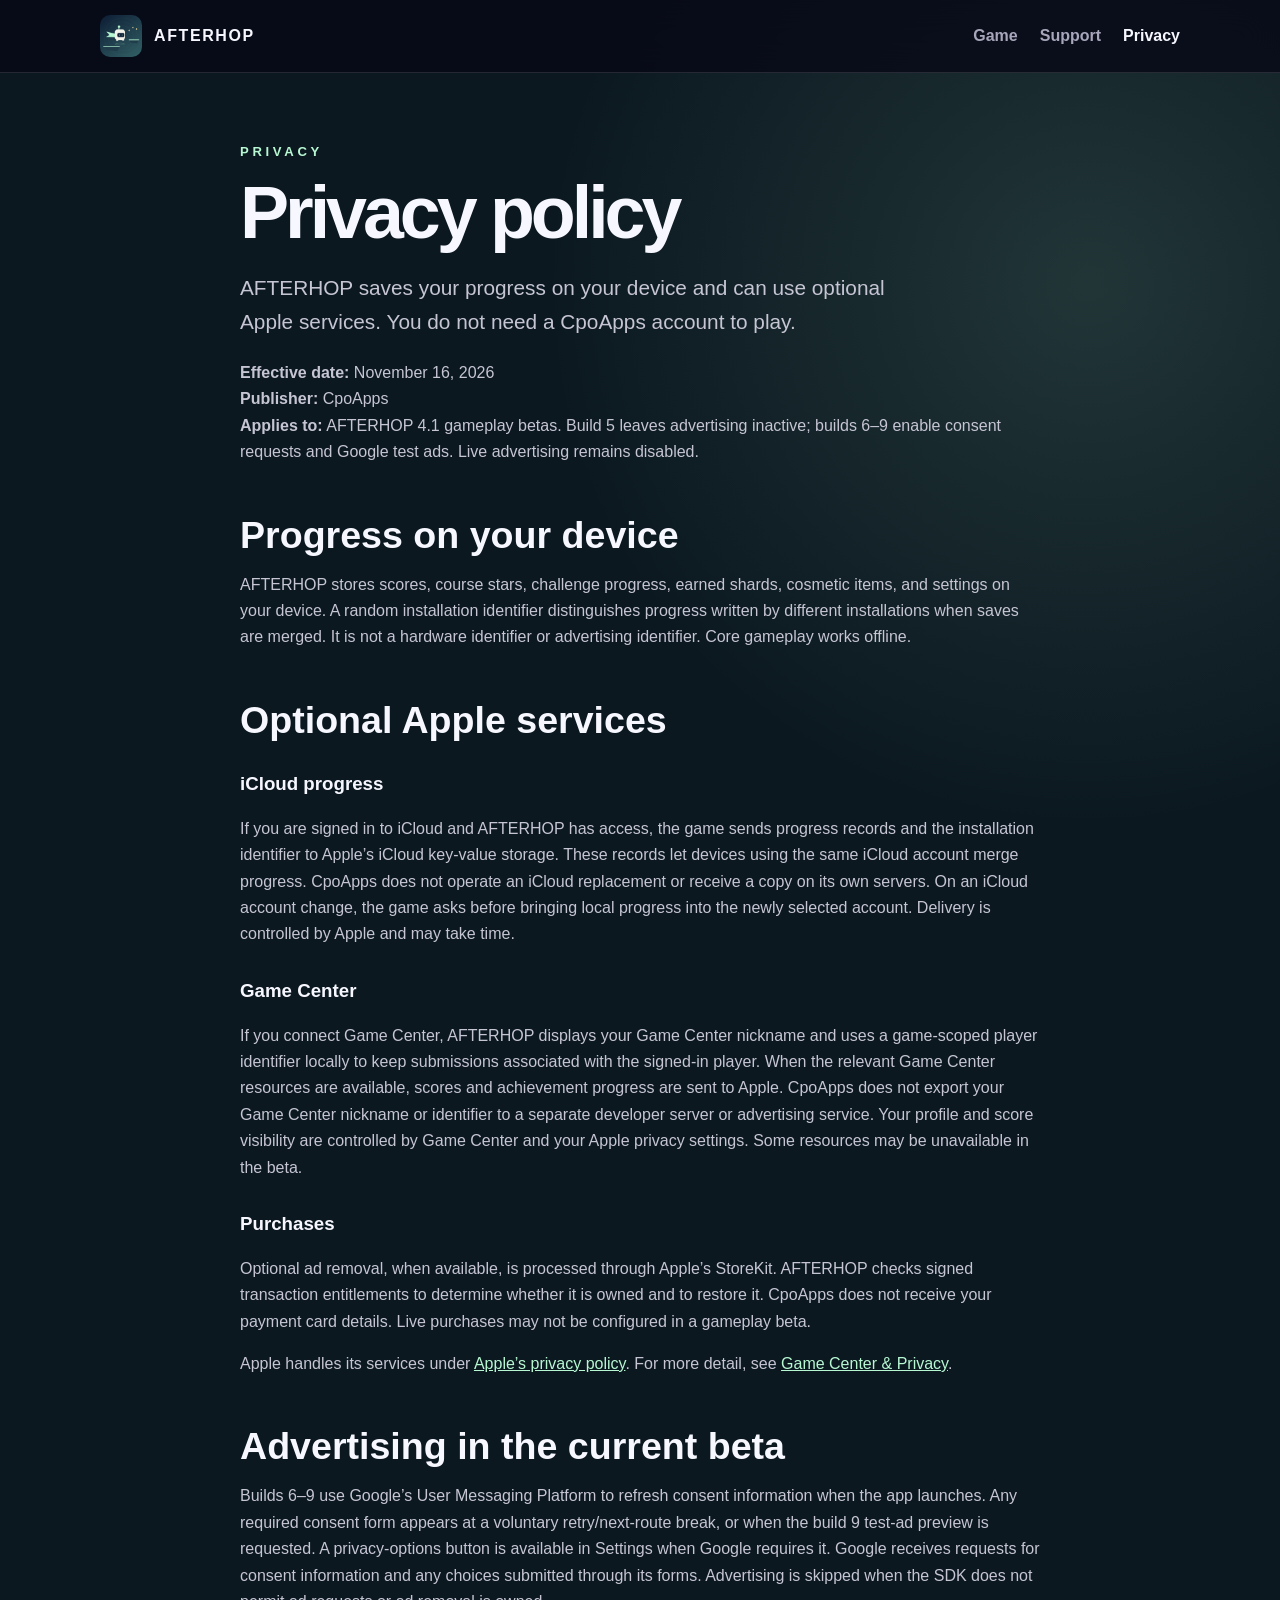
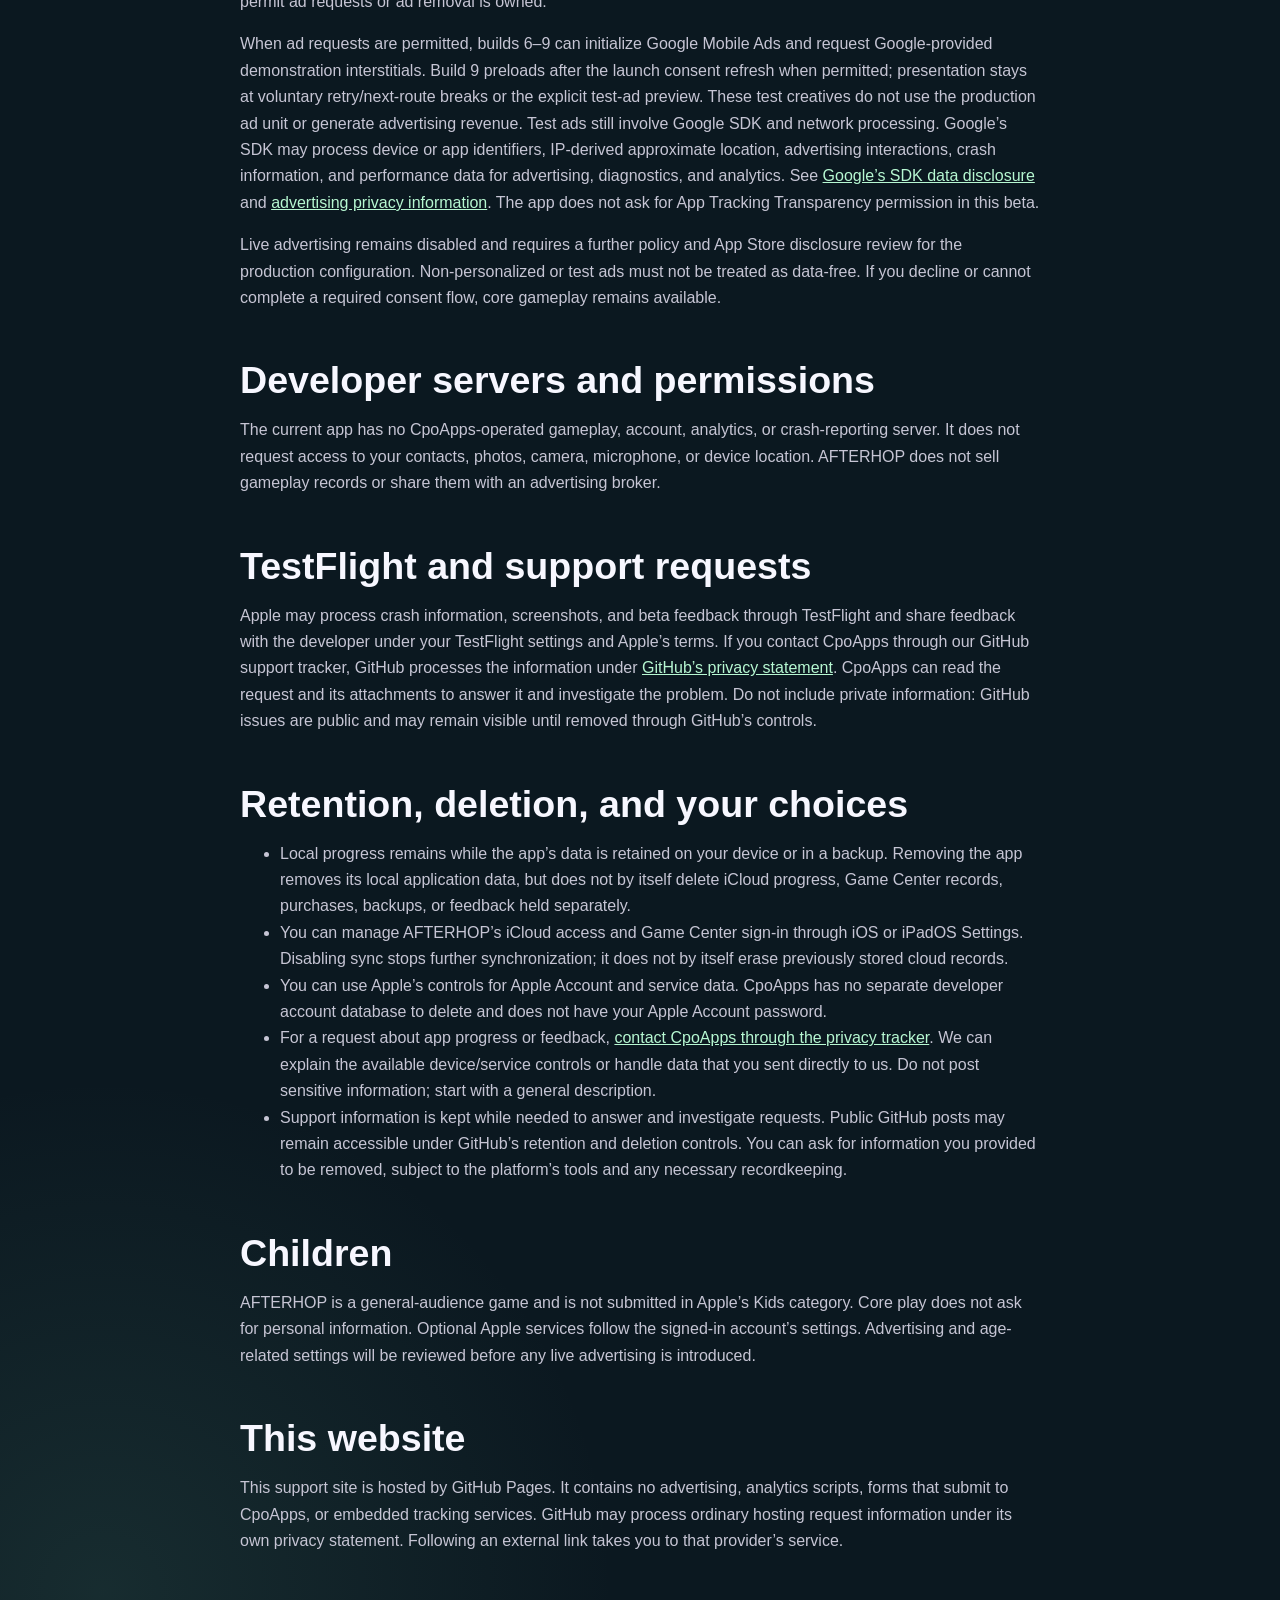
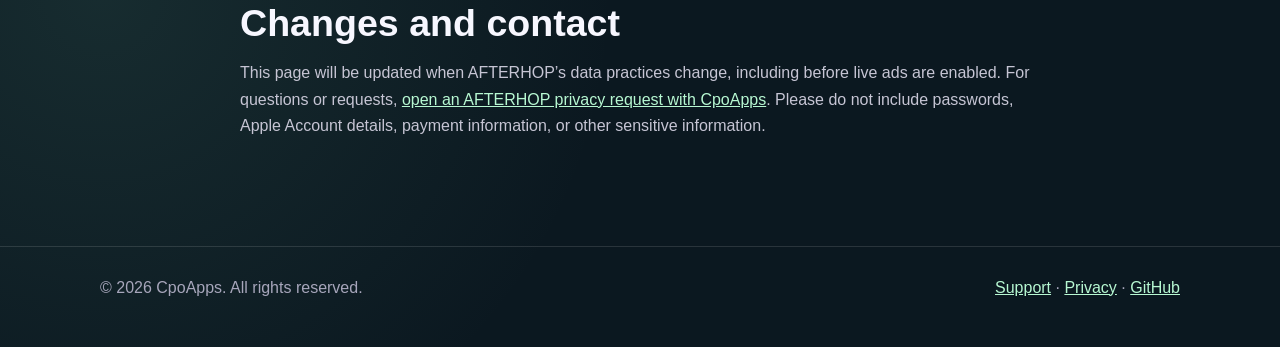
==== commit 9a47f0b1: "Document build 9 routes, progression, landscape and beta diagnostics" ====
--- a/privacy.html
+++ b/privacy.html
@@ -19,7 +19,7 @@
     <div class="eyebrow">Privacy</div>
     <h1>Privacy policy</h1>
     <p class="lead">AFTERHOP saves your progress on your device and can use optional Apple services. You do not need a CpoApps account to play.</p>
-    <p><strong>Effective date:</strong> November 16, 2026<br><strong>Publisher:</strong> CpoApps<br><strong>Applies to:</strong> AFTERHOP 4.1 gameplay betas. Build 5 leaves advertising inactive; builds 6, 7, and 8 enable consent requests and Google test ads. Live advertising remains disabled.</p>
+    <p><strong>Effective date:</strong> November 16, 2026<br><strong>Publisher:</strong> CpoApps<br><strong>Applies to:</strong> AFTERHOP 4.1 gameplay betas. Build 5 leaves advertising inactive; builds 6–9 enable consent requests and Google test ads. Live advertising remains disabled.</p>
     <h2>Progress on your device</h2>
     <p>AFTERHOP stores scores, course stars, challenge progress, earned shards, cosmetic items, and settings on your device. A random installation identifier distinguishes progress written by different installations when saves are merged. It is not a hardware identifier or advertising identifier. Core gameplay works offline.</p>
     <h2>Optional Apple services</h2>
@@ -31,8 +31,8 @@
     <p>Optional ad removal, when available, is processed through Apple’s StoreKit. AFTERHOP checks signed transaction entitlements to determine whether it is owned and to restore it. CpoApps does not receive your payment card details. Live purchases may not be configured in a gameplay beta.</p>
     <p>Apple handles its services under <a href="https://www.apple.com/legal/privacy/">Apple’s privacy policy</a>. For more detail, see <a href="https://www.apple.com/legal/privacy/data/en/game-center/">Game Center &amp; Privacy</a>.</p>
     <h2>Advertising in the current beta</h2>
-    <p>Builds 6, 7, and 8 use Google’s User Messaging Platform to refresh consent information when the app launches. Any required consent form appears at a retry break. A privacy-options button is available in Settings when Google requires it. Google receives requests for consent information and any choices submitted through its forms. Advertising is skipped when the SDK does not permit ad requests or ad removal is owned.</p>
-    <p>When ad requests are permitted, builds 6, 7, and 8 can initialize Google Mobile Ads and request Google-provided demonstration interstitials between runs. These test creatives do not use the production ad unit or generate advertising revenue. Test ads still involve Google SDK and network processing. Google’s SDK may process device or app identifiers, IP-derived approximate location, advertising interactions, crash information, and performance data for advertising, diagnostics, and analytics. See <a href="https://developers.google.com/admob/ios/privacy/data-disclosure">Google’s SDK data disclosure</a> and <a href="https://policies.google.com/technologies/ads">advertising privacy information</a>. The app does not ask for App Tracking Transparency permission in this beta.</p>
+    <p>Builds 6–9 use Google’s User Messaging Platform to refresh consent information when the app launches. Any required consent form appears at a voluntary retry/next-route break, or when the build 9 test-ad preview is requested. A privacy-options button is available in Settings when Google requires it. Google receives requests for consent information and any choices submitted through its forms. Advertising is skipped when the SDK does not permit ad requests or ad removal is owned.</p>
+    <p>When ad requests are permitted, builds 6–9 can initialize Google Mobile Ads and request Google-provided demonstration interstitials. Build 9 preloads after the launch consent refresh when permitted; presentation stays at voluntary retry/next-route breaks or the explicit test-ad preview. These test creatives do not use the production ad unit or generate advertising revenue. Test ads still involve Google SDK and network processing. Google’s SDK may process device or app identifiers, IP-derived approximate location, advertising interactions, crash information, and performance data for advertising, diagnostics, and analytics. See <a href="https://developers.google.com/admob/ios/privacy/data-disclosure">Google’s SDK data disclosure</a> and <a href="https://policies.google.com/technologies/ads">advertising privacy information</a>. The app does not ask for App Tracking Transparency permission in this beta.</p>
     <p>Live advertising remains disabled and requires a further policy and App Store disclosure review for the production configuration. Non-personalized or test ads must not be treated as data-free. If you decline or cannot complete a required consent flow, core gameplay remains available.</p>
     <h2>Developer servers and permissions</h2>
     <p>The current app has no CpoApps-operated gameplay, account, analytics, or crash-reporting server. It does not request access to your contacts, photos, camera, microphone, or device location. AFTERHOP does not sell gameplay records or share them with an advertising broker.</p>
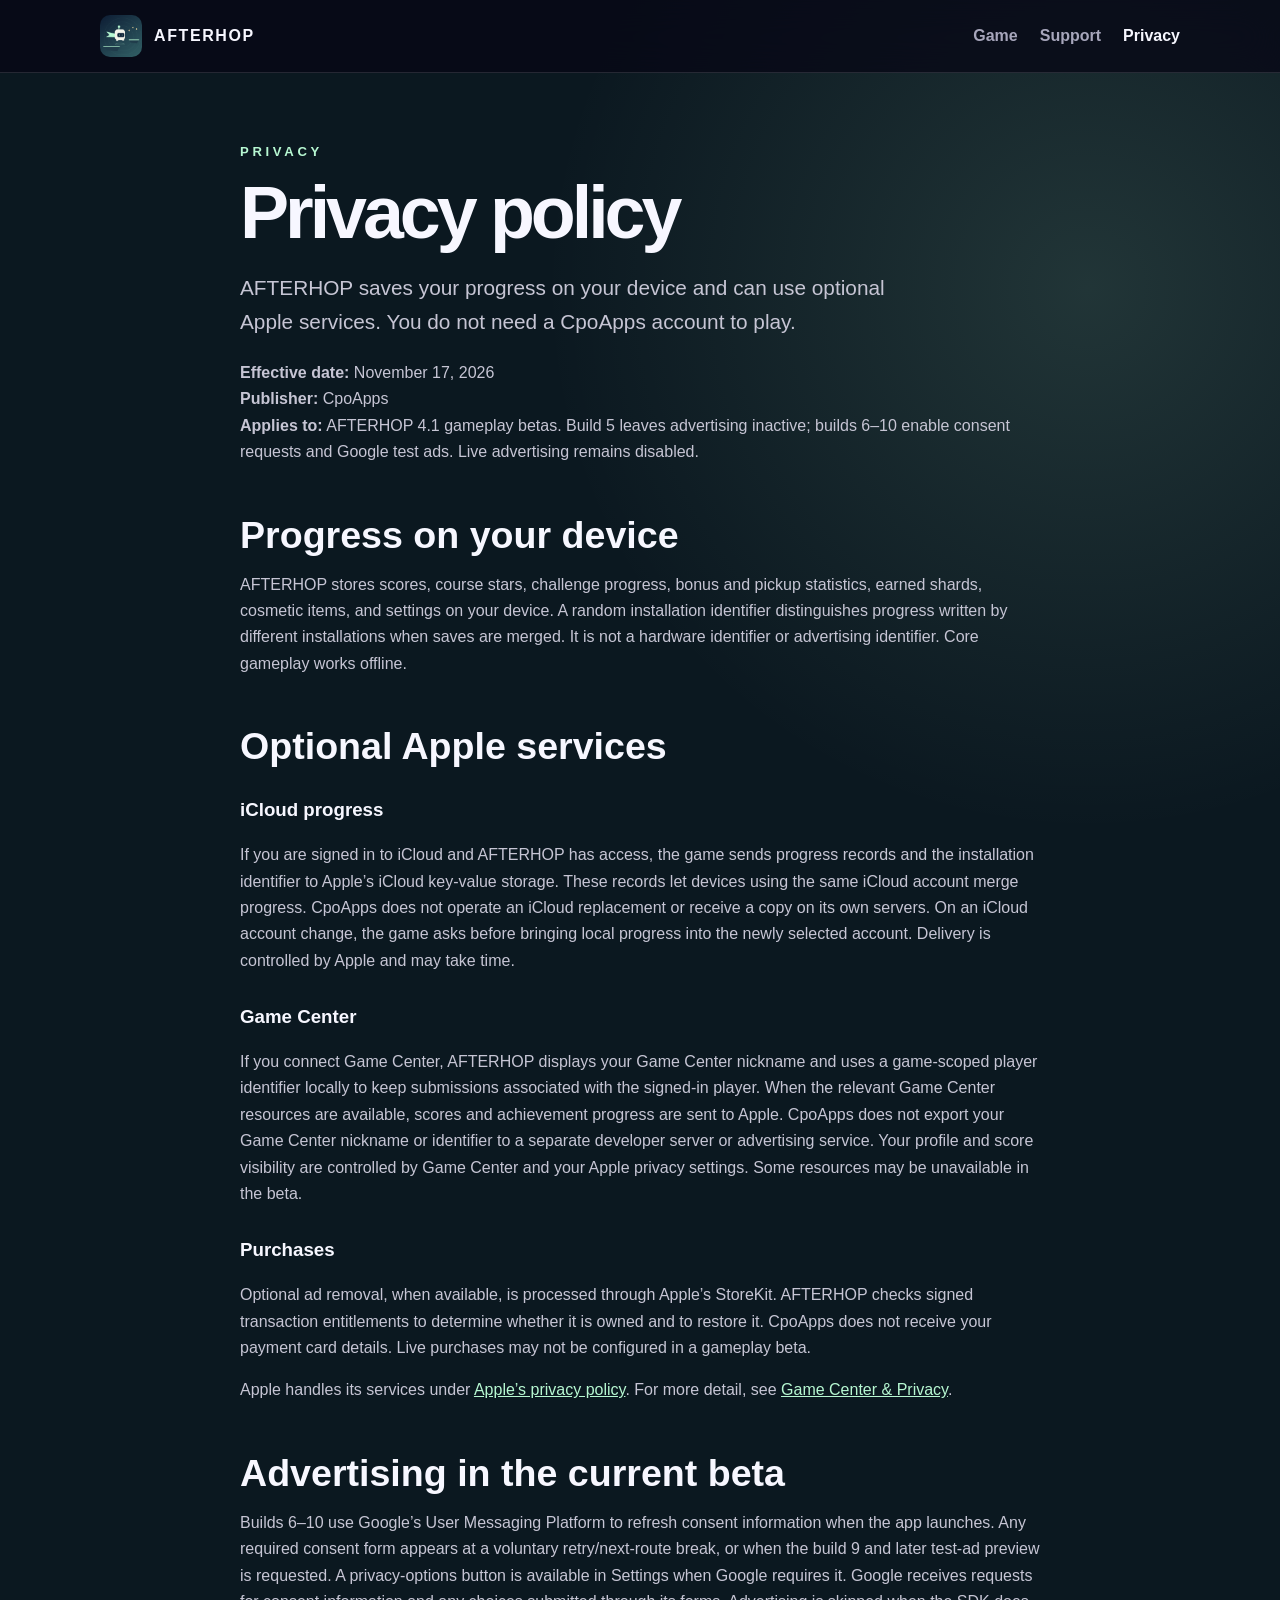
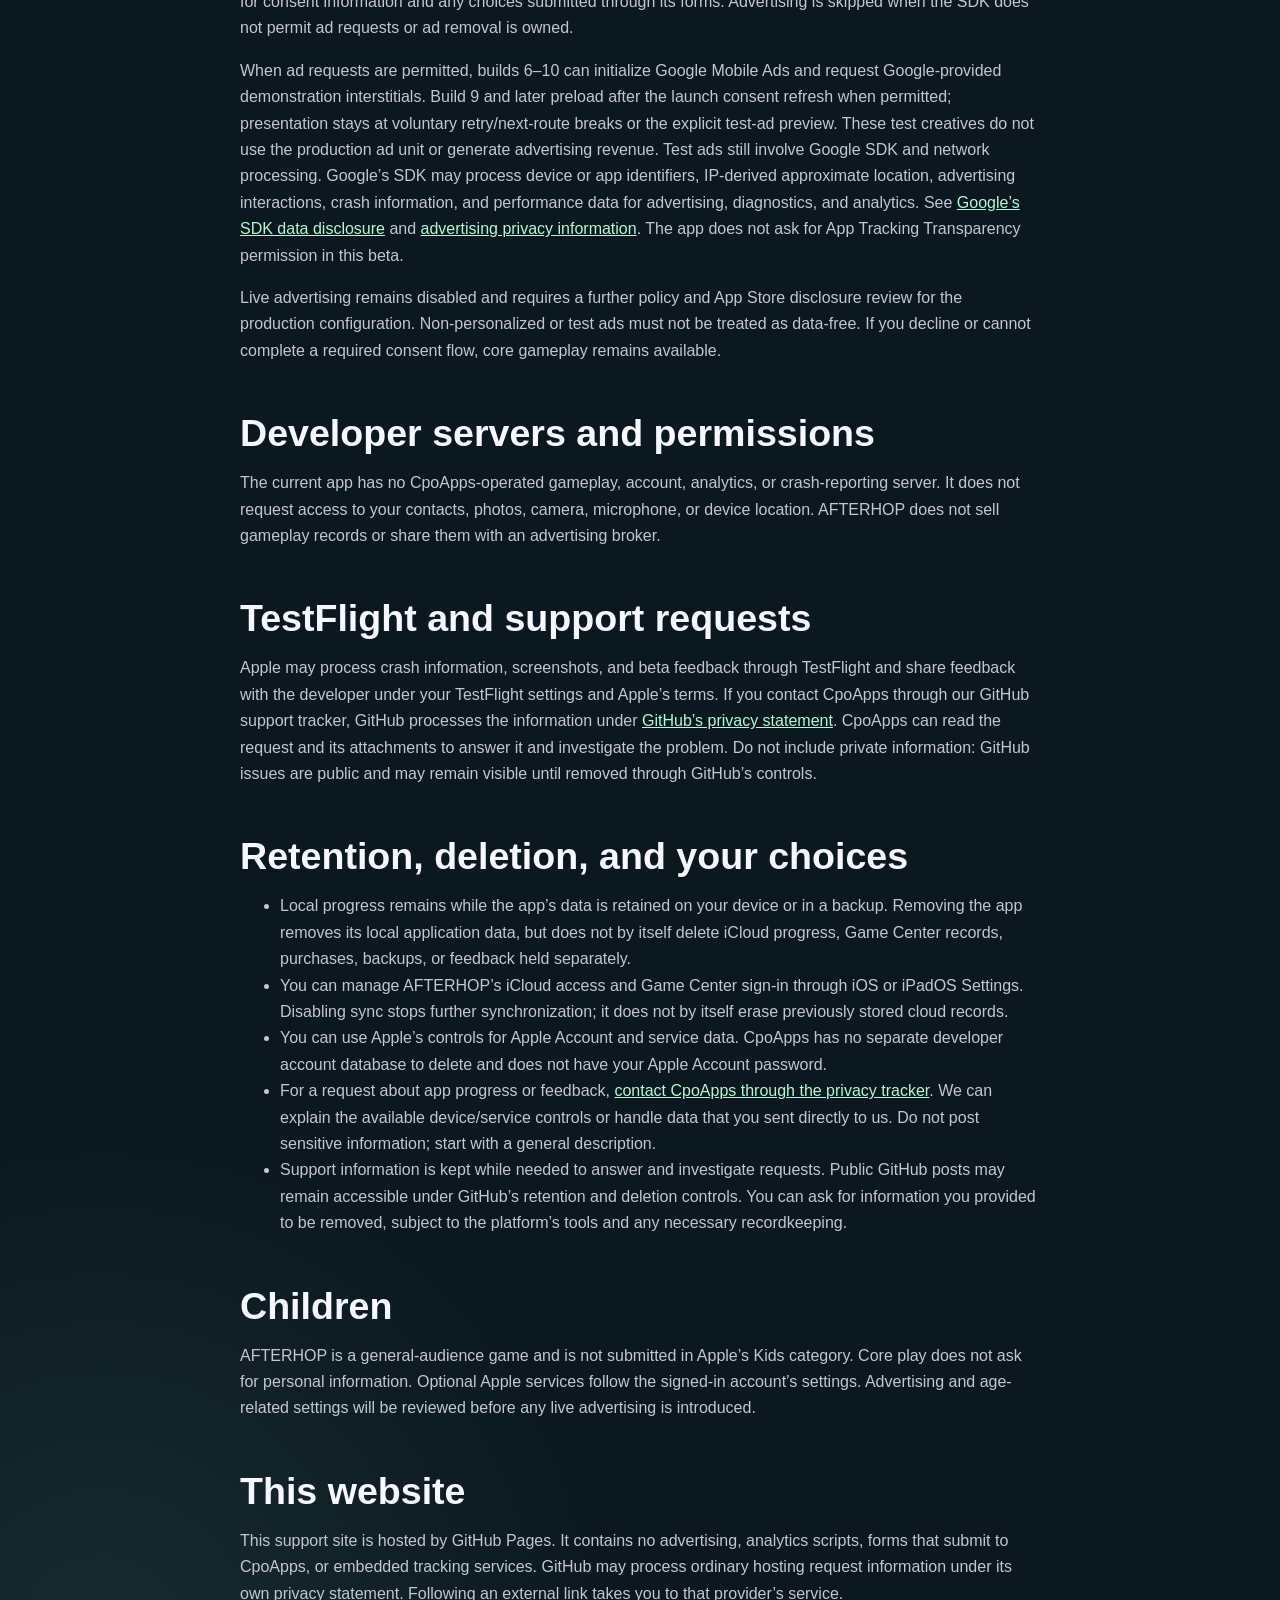
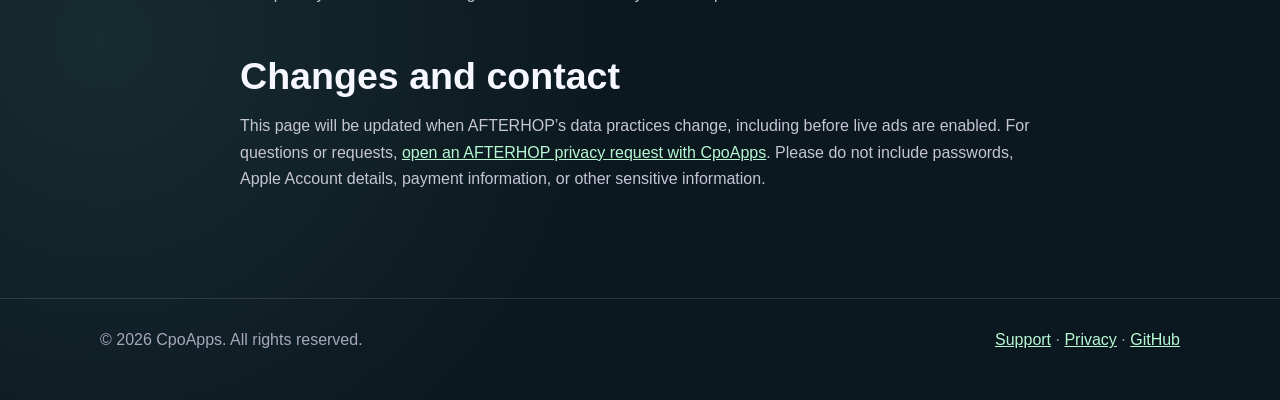
==== commit 2c856761: "Document build 10 hearts, skill rewards, and smash pickups" ====
--- a/privacy.html
+++ b/privacy.html
@@ -19,9 +19,9 @@
     <div class="eyebrow">Privacy</div>
     <h1>Privacy policy</h1>
     <p class="lead">AFTERHOP saves your progress on your device and can use optional Apple services. You do not need a CpoApps account to play.</p>
-    <p><strong>Effective date:</strong> November 16, 2026<br><strong>Publisher:</strong> CpoApps<br><strong>Applies to:</strong> AFTERHOP 4.1 gameplay betas. Build 5 leaves advertising inactive; builds 6–9 enable consent requests and Google test ads. Live advertising remains disabled.</p>
+    <p><strong>Effective date:</strong> November 17, 2026<br><strong>Publisher:</strong> CpoApps<br><strong>Applies to:</strong> AFTERHOP 4.1 gameplay betas. Build 5 leaves advertising inactive; builds 6–10 enable consent requests and Google test ads. Live advertising remains disabled.</p>
     <h2>Progress on your device</h2>
-    <p>AFTERHOP stores scores, course stars, challenge progress, earned shards, cosmetic items, and settings on your device. A random installation identifier distinguishes progress written by different installations when saves are merged. It is not a hardware identifier or advertising identifier. Core gameplay works offline.</p>
+    <p>AFTERHOP stores scores, course stars, challenge progress, bonus and pickup statistics, earned shards, cosmetic items, and settings on your device. A random installation identifier distinguishes progress written by different installations when saves are merged. It is not a hardware identifier or advertising identifier. Core gameplay works offline.</p>
     <h2>Optional Apple services</h2>
     <h3>iCloud progress</h3>
     <p>If you are signed in to iCloud and AFTERHOP has access, the game sends progress records and the installation identifier to Apple’s iCloud key-value storage. These records let devices using the same iCloud account merge progress. CpoApps does not operate an iCloud replacement or receive a copy on its own servers. On an iCloud account change, the game asks before bringing local progress into the newly selected account. Delivery is controlled by Apple and may take time.</p>
@@ -31,8 +31,8 @@
     <p>Optional ad removal, when available, is processed through Apple’s StoreKit. AFTERHOP checks signed transaction entitlements to determine whether it is owned and to restore it. CpoApps does not receive your payment card details. Live purchases may not be configured in a gameplay beta.</p>
     <p>Apple handles its services under <a href="https://www.apple.com/legal/privacy/">Apple’s privacy policy</a>. For more detail, see <a href="https://www.apple.com/legal/privacy/data/en/game-center/">Game Center &amp; Privacy</a>.</p>
     <h2>Advertising in the current beta</h2>
-    <p>Builds 6–9 use Google’s User Messaging Platform to refresh consent information when the app launches. Any required consent form appears at a voluntary retry/next-route break, or when the build 9 test-ad preview is requested. A privacy-options button is available in Settings when Google requires it. Google receives requests for consent information and any choices submitted through its forms. Advertising is skipped when the SDK does not permit ad requests or ad removal is owned.</p>
-    <p>When ad requests are permitted, builds 6–9 can initialize Google Mobile Ads and request Google-provided demonstration interstitials. Build 9 preloads after the launch consent refresh when permitted; presentation stays at voluntary retry/next-route breaks or the explicit test-ad preview. These test creatives do not use the production ad unit or generate advertising revenue. Test ads still involve Google SDK and network processing. Google’s SDK may process device or app identifiers, IP-derived approximate location, advertising interactions, crash information, and performance data for advertising, diagnostics, and analytics. See <a href="https://developers.google.com/admob/ios/privacy/data-disclosure">Google’s SDK data disclosure</a> and <a href="https://policies.google.com/technologies/ads">advertising privacy information</a>. The app does not ask for App Tracking Transparency permission in this beta.</p>
+    <p>Builds 6–10 use Google’s User Messaging Platform to refresh consent information when the app launches. Any required consent form appears at a voluntary retry/next-route break, or when the build 9 and later test-ad preview is requested. A privacy-options button is available in Settings when Google requires it. Google receives requests for consent information and any choices submitted through its forms. Advertising is skipped when the SDK does not permit ad requests or ad removal is owned.</p>
+    <p>When ad requests are permitted, builds 6–10 can initialize Google Mobile Ads and request Google-provided demonstration interstitials. Build 9 and later preload after the launch consent refresh when permitted; presentation stays at voluntary retry/next-route breaks or the explicit test-ad preview. These test creatives do not use the production ad unit or generate advertising revenue. Test ads still involve Google SDK and network processing. Google’s SDK may process device or app identifiers, IP-derived approximate location, advertising interactions, crash information, and performance data for advertising, diagnostics, and analytics. See <a href="https://developers.google.com/admob/ios/privacy/data-disclosure">Google’s SDK data disclosure</a> and <a href="https://policies.google.com/technologies/ads">advertising privacy information</a>. The app does not ask for App Tracking Transparency permission in this beta.</p>
     <p>Live advertising remains disabled and requires a further policy and App Store disclosure review for the production configuration. Non-personalized or test ads must not be treated as data-free. If you decline or cannot complete a required consent flow, core gameplay remains available.</p>
     <h2>Developer servers and permissions</h2>
     <p>The current app has no CpoApps-operated gameplay, account, analytics, or crash-reporting server. It does not request access to your contacts, photos, camera, microphone, or device location. AFTERHOP does not sell gameplay records or share them with an advertising broker.</p>
